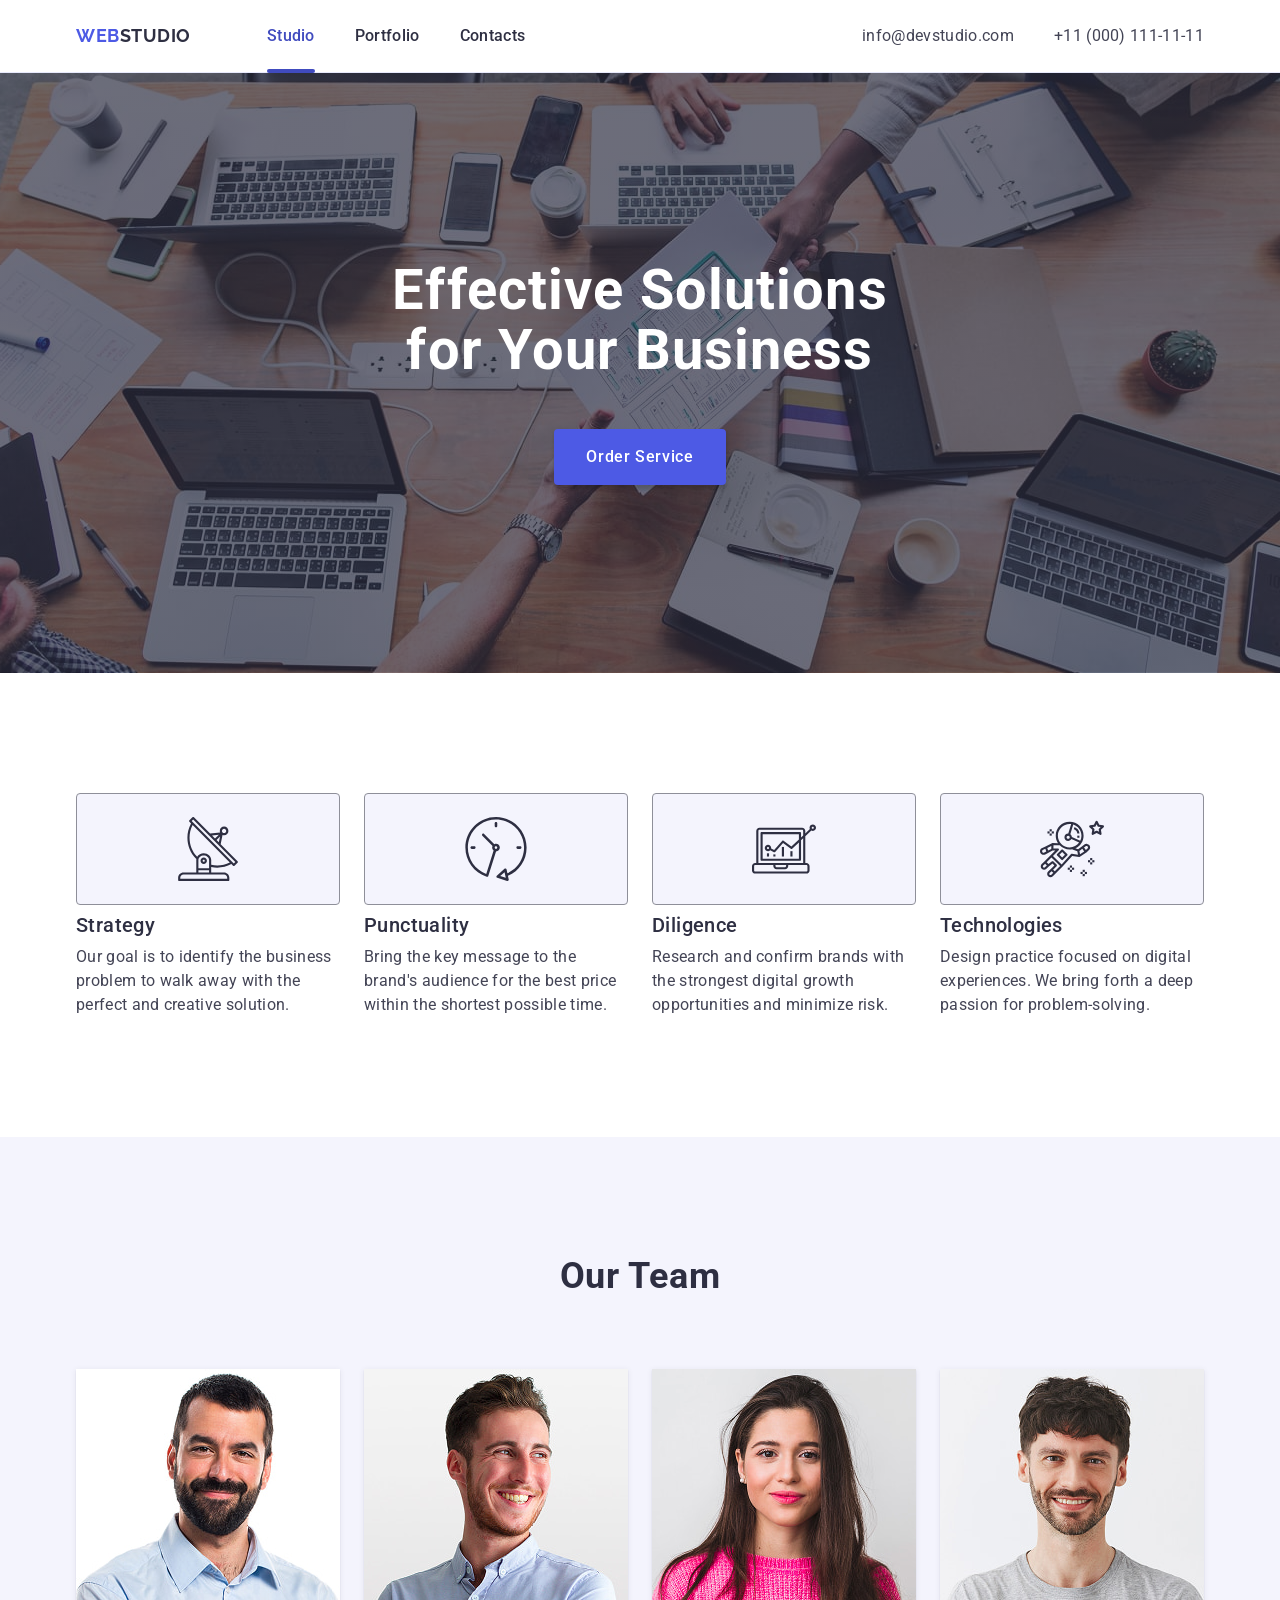
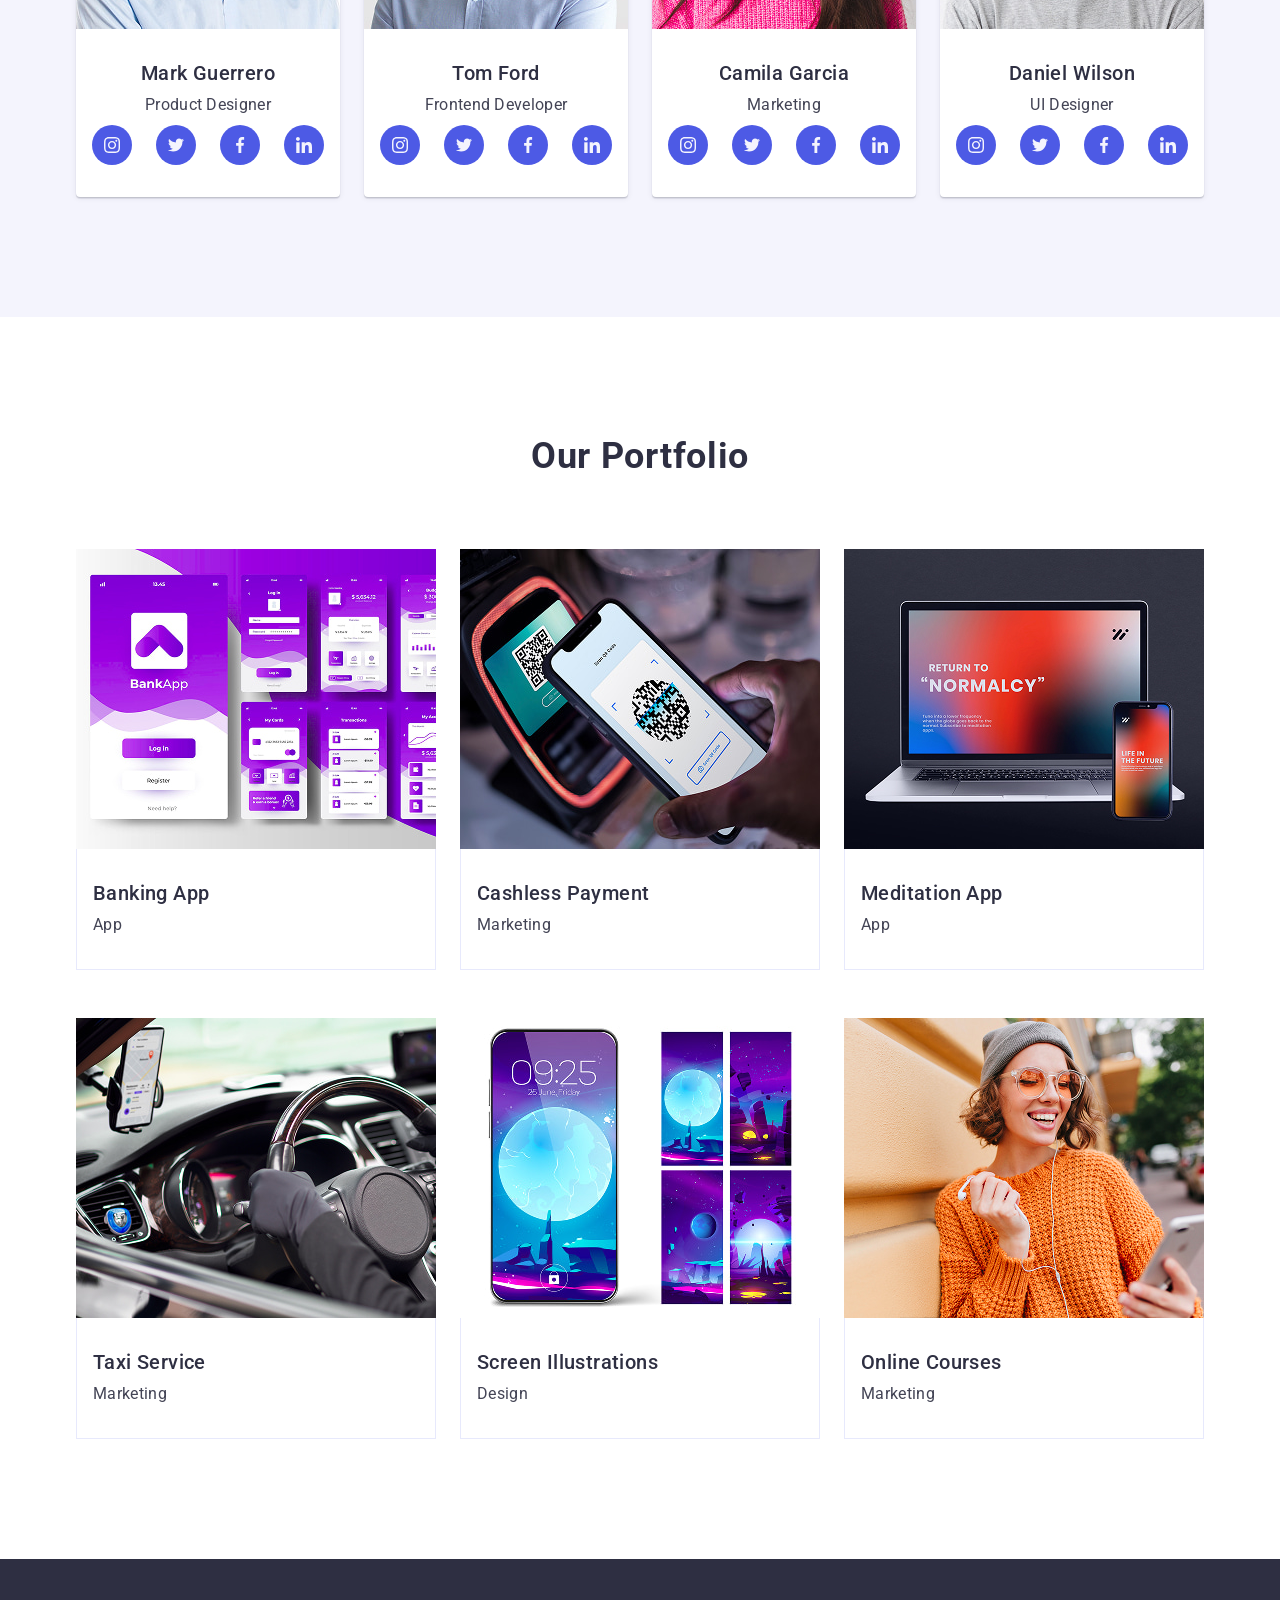
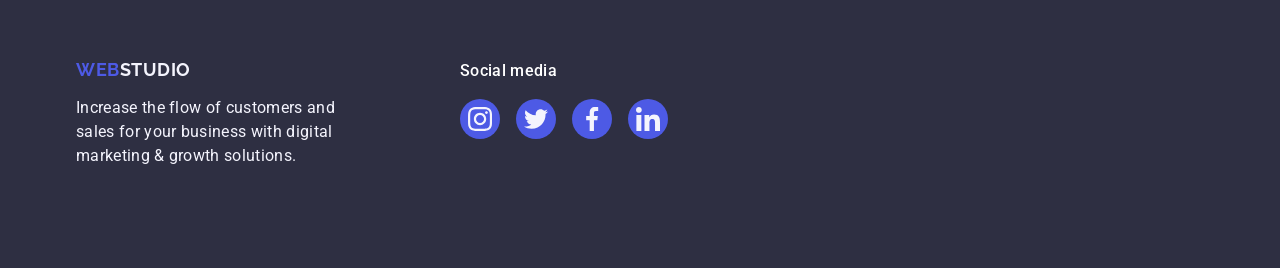
==== index.html @ 36a2061e "Initial commit" ====
<!DOCTYPE html>
<html lang="en">
  <head>
    <meta charset="UTF-8" />
    <meta name="viewport" content="width=device-width, initial-scale=1.0" />
    <title>WebStudio</title>

    <link
      rel="stylesheet"
      href="https://cdnjs.cloudflare.com/ajax/libs/modern-normalize/3.0.1/modern-normalize.min.css"
      integrity="sha512-q6WgHqiHlKyOqslT/lgBgodhd03Wp4BEqKeW6nNtlOY4quzyG3VoQKFrieaCeSnuVseNKRGpGeDU3qPmabCANg=="
      crossorigin="anonymous"
      referrerpolicy="no-referrer"
    />

    <link rel="preconnect" href="https://fonts.googleapis.com" />
    <link rel="preconnect" href="https://fonts.gstatic.com" crossorigin />
    <link
      href="https://fonts.googleapis.com/css2?family=Raleway:wght@700&family=Roboto:ital,wght@0,100..900;1,100..900&display=swap"
      rel="stylesheet"
    />

    <link rel="stylesheet" href="./css/styles.css" />
  </head>

  <body>
    <!-- Header section -->
    <header class="header">
      <div class="container">
        <nav class="header-nav">
          <a class="logo header-logo" href="./index.html"
            >WEB<span class="logo-part">STUDIO</span></a
          >
          <ul class="nav-list">
            <li class="nav-item">
              <a class="nav-link current" href="./index.html">Studio</a>
            </li>
            <li class="nav-item">
              <a class="nav-link" href="">Portfolio</a>
            </li>
            <li class="nav-item">
              <a class="nav-link" href="">Contacts</a>
            </li>
          </ul>
        </nav>
        <address class="contacts">
          <ul class="contacts-list">
            <li class="contacts-item">
              <a class="contacts-link" href="mailto:info@devstudio.com"
                >info@devstudio.com</a
              >
            </li>
            <li class="contacts-item">
              <a class="contacts-link" href="tel:+110001111111"
                >+11 (000) 111-11-11</a
              >
            </li>
          </ul>
        </address>
      </div>
    </header>

    <!-- Main section -->
    <main>
      <!-- Hero section -->
      <section class="hero">
        <div class="container">
          <h1 class="hero-title">Effective Solutions for Your Business</h1>
          <button class="btn" type="button">Order Service</button>
        </div>
      </section>
      <!-- Features section -->
      <section class="section features">
        <div class="container">
          <h2 class="visually-hidden">Our Features</h2>
          <ul class="features-list">
            <li class="features-items">
              <div class="features-icon-container">
                <svg class="features-icon" width="64" height="64">
                  <use href="./images/icons.svg#icon-antenna-1"></use>
                </svg>
              </div>
              <h3 class="features-caption">Strategy</h3>
              <p class="features-desc">
                Our goal is to identify the business problem to walk away with
                the perfect and creative solution.
              </p>
            </li>
            <li class="features-items">
              <div class="features-icon-container">
                <svg class="features-icon" width="64" height="64">
                  <use href="./images/icons.svg#icon-clock-1"></use>
                </svg>
              </div>
              <h3 class="features-caption">Punctuality</h3>
              <p class="features-desc">
                Bring the key message to the brand's audience for the best price
                within the shortest possible time.
              </p>
            </li>
            <li class="features-items">
              <div class="features-icon-container">
                <svg class="features-icon" width="64" height="64">
                  <use href="./images/icons.svg#icon-diagram-1"></use>
                </svg>
              </div>
              <h3 class="features-caption">Diligence</h3>
              <p class="features-desc">
                Research and confirm brands with the strongest digital growth
                opportunities and minimize risk.
              </p>
            </li>
            <li class="features-items">
              <div class="features-icon-container">
                <svg class="features-icon" width="64" height="64">
                  <use href="./images/icons.svg#icon-astronaut-1"></use>
                </svg>
              </div>
              <h3 class="features-caption">Technologies</h3>
              <p class="features-desc">
                Design practice focused on digital experiences. We bring forth a
                deep passion for problem-solving.
              </p>
            </li>
          </ul>
        </div>
      </section>
      <!-- Team section -->
      <section class="section team-section">
        <div class="container">
          <h2 class="team-title">Our Team</h2>
          <ul class="team-list">
            <li class="team-item">
              <img
                class="team-ill"
                src="./images/team/team-card-1.jpg"
                alt="Mark Guerrero Product Designer"
                width="264"
                height="260"
              />
              <div class="team-card-content">
                <h3 class="team-member">Mark Guerrero</h3>
                <p class="team-pos">Product Designer</p>

                <ul class="team-soc-list">
                  <li class="team-soc-item">
                    <a class="team-soc-link" href="">
                      <svg class="team-soc-icon" width="16" height="16">
                        <use href="./images/icons.svg#icon-instagram-2"></use>
                      </svg>
                    </a>
                  </li>
                  <li class="team-soc-item">
                    <a class="team-soc-link" href="">
                      <svg class="team-soc-icon" width="16" height="16">
                        <use href="./images/icons.svg#icon-twitter-1"></use>
                      </svg>
                    </a>
                  </li>
                  <li class="team-soc-item">
                    <a class="team-soc-link" href="">
                      <svg class="team-soc-icon" width="16" height="16">
                        <use href="./images/icons.svg#icon-facebook-1"></use>
                      </svg>
                    </a>
                  </li>
                  <li class="team-soc-item">
                    <a class="team-soc-link" href="">
                      <svg class="team-soc-icon" width="16" height="16">
                        <use href="./images/icons.svg#icon-linkedin-1"></use>
                      </svg>
                    </a>
                  </li>
                </ul>
              </div>
            </li>
            <li class="team-item">
              <img
                class="team-ill"
                src="./images/team/team-card-2.jpg"
                alt="Tom Ford Frontend Developer"
                width="264"
                height="260"
              />
              <div class="team-card-content">
                <h3 class="team-member">Tom Ford</h3>
                <p class="team-pos">Frontend Developer</p>

                <ul class="team-soc-list">
                  <li class="team-soc-item">
                    <a class="team-soc-link" href="">
                      <svg class="team-soc-icon" width="16" height="16">
                        <use href="./images/icons.svg#icon-instagram-2"></use>
                      </svg>
                    </a>
                  </li>
                  <li class="team-soc-item">
                    <a class="team-soc-link" href="">
                      <svg class="team-soc-icon" width="16" height="16">
                        <use href="./images/icons.svg#icon-twitter-1"></use>
                      </svg>
                    </a>
                  </li>
                  <li class="team-soc-item">
                    <a class="team-soc-link" href="">
                      <svg class="team-soc-icon" width="16" height="16">
                        <use href="./images/icons.svg#icon-facebook-1"></use>
                      </svg>
                    </a>
                  </li>
                  <li class="team-soc-item">
                    <a class="team-soc-link" href="">
                      <svg class="team-soc-icon" width="16" height="16">
                        <use href="./images/icons.svg#icon-linkedin-1"></use>
                      </svg>
                    </a>
                  </li>
                </ul>
              </div>
            </li>
            <li class="team-item">
              <img
                class="team-ill"
                src="./images/team/team-card-3.jpg"
                alt="Camila Garcia Marketing"
                width="264"
                height="260"
              />
              <div class="team-card-content">
                <h3 class="team-member">Camila Garcia</h3>
                <p class="team-pos">Marketing</p>
                <ul class="team-soc-list">
                  <li class="team-soc-item">
                    <a class="team-soc-link" href="">
                      <svg class="team-soc-icon" width="16" height="16">
                        <use href="./images/icons.svg#icon-instagram-2"></use>
                      </svg>
                    </a>
                  </li>
                  <li class="team-soc-item">
                    <a class="team-soc-link" href="">
                      <svg class="team-soc-icon" width="16" height="16">
                        <use href="./images/icons.svg#icon-twitter-1"></use>
                      </svg>
                    </a>
                  </li>
                  <li class="team-soc-item">
                    <a class="team-soc-link" href="">
                      <svg class="team-soc-icon" width="16" height="16">
                        <use href="./images/icons.svg#icon-facebook-1"></use>
                      </svg>
                    </a>
                  </li>
                  <li class="team-soc-item">
                    <a class="team-soc-link" href="">
                      <svg class="team-soc-icon" width="16" height="16">
                        <use href="./images/icons.svg#icon-linkedin-1"></use>
                      </svg>
                    </a>
                  </li>
                </ul>
              </div>
            </li>
            <li class="team-item">
              <img
                class="team-ill"
                src="./images/team/team-card-4.jpg"
                alt="Daniel Wilson UI Designer"
                width="264"
                height="260"
              />
              <div class="team-card-content">
                <h3 class="team-member">Daniel Wilson</h3>
                <p class="team-pos">UI Designer</p>

                <ul class="team-soc-list">
                  <li class="team-soc-item">
                    <a class="team-soc-link" href="">
                      <svg class="team-soc-icon" width="16" height="16">
                        <use href="./images/icons.svg#icon-instagram-2"></use>
                      </svg>
                    </a>
                  </li>
                  <li class="team-soc-item">
                    <a class="team-soc-link" href="">
                      <svg class="team-soc-icon" width="16" height="16">
                        <use href="./images/icons.svg#icon-twitter-1"></use>
                      </svg>
                    </a>
                  </li>
                  <li class="team-soc-item">
                    <a class="team-soc-link" href="">
                      <svg class="team-soc-icon" width="16" height="16">
                        <use href="./images/icons.svg#icon-facebook-1"></use>
                      </svg>
                    </a>
                  </li>
                  <li class="team-soc-item">
                    <a class="team-soc-link" href="">
                      <svg class="team-soc-icon" width="16" height="16">
                        <use href="./images/icons.svg#icon-linkedin-1"></use>
                      </svg>
                    </a>
                  </li>
                </ul>
              </div>
            </li>
          </ul>
        </div>
      </section>
      <!-- Portfolio section -->
      <section class="section portfolio-section">
        <div class="container">
          <h2 class="portfolio-title">Our Portfolio</h2>
          <ul class="portfolio-list">
            <li class="portfolio-item">
              <div class="portfolio-image-wrapper">
                <img
                  class="portfolio-ill"
                  src="./images/portfolio/portfolio-1.jpg"
                  alt="Banking App"
                  width="360"
                  height="300"
                />
                <p class="portfolio-overlay">
                  14 Elegant and Sophisticated Designs for Your Business Idea.
                </p>
              </div>
              <div class="portfolio-card-content">
                <h3 class="portfolio-caption">Banking App</h3>
                <p class="portfolio-subtitle">App</p>
              </div>
            </li>
            <li class="portfolio-item">
              <div class="portfolio-image-wrapper">
                <img
                  class="portfolio-ill"
                  src="./images/portfolio/portfolio-2.jpg"
                  alt="Cashless Payment"
                  width="360"
                  height="300"
                />
                <p class="portfolio-overlay">
                  14 Elegant and Sophisticated Designs for Your Business Idea.
                </p>
              </div>
              <div class="portfolio-card-content">
                <h3 class="portfolio-caption">Cashless Payment</h3>
                <p class="portfolio-subtitle">Marketing</p>
              </div>
            </li>
            <li class="portfolio-item">
              <div class="portfolio-image-wrapper">
                <img
                  class="portfolio-ill"
                  src="./images/portfolio/portfolio-3.jpg"
                  alt="Meditation App"
                  width="360"
                  height="300"
                />
                <p class="portfolio-overlay">
                  14 Elegant and Sophisticated Designs for Your Business Idea.
                </p>
              </div>
              <div class="portfolio-card-content">
                <h3 class="portfolio-caption">Meditation App</h3>
                <p class="portfolio-subtitle">App</p>
              </div>
            </li>
            <li class="portfolio-item">
              <div class="portfolio-image-wrapper">
                <img
                  class="portfolio-ill"
                  src="./images/portfolio/portfolio-4.jpg"
                  alt="Taxi Service"
                  width="360"
                  height="300"
                />
                <p class="portfolio-overlay">
                  14 Elegant and Sophisticated Designs for Your Business Idea.
                </p>
              </div>
              <div class="portfolio-card-content">
                <h3 class="portfolio-caption">Taxi Service</h3>
                <p class="portfolio-subtitle">Marketing</p>
              </div>
            </li>
            <li class="portfolio-item">
              <div class="portfolio-image-wrapper">
                <img
                  class="portfolio-ill"
                  src="./images/portfolio/portfolio-5.jpg"
                  alt="Screen Illustrations"
                  width="360"
                  height="300"
                />
                <p class="portfolio-overlay">
                  14 Elegant and Sophisticated Designs for Your Business Idea.
                </p>
              </div>
              <div class="portfolio-card-content">
                <h3 class="portfolio-caption">Screen Illustrations</h3>
                <p class="portfolio-subtitle">Design</p>
              </div>
            </li>
            <li class="portfolio-item">
              <div class="portfolio-image-wrapper">
                <img
                  class="portfolio-ill"
                  src="./images/portfolio/portfolio-6.jpg"
                  alt="Online Courses"
                  width="360"
                  height="300"
                />
                <p class="portfolio-overlay">
                  14 Elegant and Sophisticated Designs for Your Business Idea.
                </p>
              </div>
              <div class="portfolio-card-content">
                <h3 class="portfolio-caption">Online Courses</h3>
                <p class="portfolio-subtitle">Marketing</p>
              </div>
            </li>
          </ul>
        </div>
      </section>
    </main>
    <!-- footer section -->
    <footer class="page-footer">
      <div class="container footer-container">
        <div class="footer-info">
          <a class="logo footer-logo" href="./index.html">
            WEB<span class="logo-part-light">STUDIO</span>
          </a>
          <p class="footer-slog">
            Increase the flow of customers and sales for your business with
            digital marketing & growth solutions.
          </p>
        </div>

        <div class="footer-social-media">
          <p class="footer-social-title">Social media</p>
          <ul class="footer-social-list">
            <li class="footer-social-item">
              <a class="footer-social-link" href="">
                <svg class="footer-social-icon" width="24" height="24">
                  <use href="./images/icons.svg#icon-instagram-2"></use>
                </svg>
              </a>
            </li>
            <li class="footer-social-item">
              <a class="footer-social-link" href="">
                <svg class="footer-social-icon" width="24" height="24">
                  <use href="./images/icons.svg#icon-twitter-1"></use>
                </svg>
              </a>
            </li>
            <li class="footer-social-item">
              <a class="footer-social-link" href="">
                <svg class="footer-social-icon" width="24" height="24">
                  <use href="./images/icons.svg#icon-facebook-1"></use>
                </svg>
              </a>
            </li>
            <li class="footer-social-item">
              <a class="footer-social-link" href="">
                <svg class="footer-social-icon" width="24" height="24">
                  <use href="./images/icons.svg#icon-linkedin-1"></use>
                </svg>
              </a>
            </li>
          </ul>
        </div>
      </div>
    </footer>
  </body>
</html>
---- css/styles.css ----
/* #region Colors */
  :root {
  --primary-brand: #4d5ae5;   /* IRIS */
  --pressed-state: #404bbf;   /* OCEAN */
  --dark: #2e2f42;            /* NAVY BLUE */
  --success: #31d0aa;         /* GREEN (для ховерів у футері) */
  --text: #434455;            /* SLATE */
  --subtle-text: #8e8f99;      /* LIGHT SLATE */
  --accent: #e7e9fc;          /* CORNFLOWER */
  --light: #f4f4fd;           /* CLOUD */
  --white: #ffffff;           /* WHITE */
  --modal-overlay: rgba(46, 47, 66, 0.4); /* NAVY BLUE MODAL */
  --hero-background: rgba(46, 47, 66, 0.7); /* GREY */
}
/* #endregion */

/* #region Base styles */
body {
    font-family: "Roboto", sans-serif; 
    color: #434455;
    background-color: #fff;
}
/* #endregion */

/* #region resets */
h1,h2,h3,h4,h5,h6,p{
  margin:0;
  padding: 0;
}

ul,ol{
  list-style-type: none;
    margin:0;
    padding: 0;

}

a{
    text-decoration: none;
    color:currentColor;
}
button {
  cursor: pointer;
  border: none;
  background-color: transparent;
}
address {
  font-style: normal;
}
img {
  display: block;
  max-width: 100%;
  height: auto;
}
/* #endregion */

/* #region common */
.container {
  width: 1158px;
  padding: 0 15px;
  margin: 0 auto;

  /* outline: 2px solid red;
  outline-offset: -2px; */
}
.section {
  padding: 120px 0;
}
h2 {font-weight: 700;
  font-size: 36px;
  line-height: 1.11;
  letter-spacing: 0.02em;
  text-align: center; /* Зазвичай h2 на макетах центровані */
  text-transform: capitalize;
  color: #2e2f42;

}
h3 {
    font-weight: 500;
  font-size: 20px;
  line-height: 1.2;
  letter-spacing: 0.02em;
  color: #2e2f42;
}
p {
  font-size: 16px;
  line-height: 1.5;
  letter-spacing: 0.02em;
  color: #434455;

}
.visually-hidden {
  position: absolute;
  width: 1px;
  height: 1px;
  margin: -1px;
  border: 0;
  padding: 0;
  
  white-space: nowrap;
  clip-path: inset(100%);
  clip: rect(0 0 0 0);
  overflow: hidden;
  }
.logo {
  font-family: "Raleway", sans-serif;
  font-weight: 700;
  font-size: 18px;
  line-height: 1.17;
  letter-spacing: 0.03em;
  text-transform: uppercase;
  color: #4d5ae5;
}
/* #endregion */

/* #region header */

.header {
  border-bottom: 1px solid #e7e9fc; /* Додаємо лінію знизу для візуального розділення */
/* Додаємо тінь за макетом */
  box-shadow: 0px 2px 1px rgba(46, 47, 66, 0.08),
              0px 1px 1px rgba(46, 47, 66, 0.16),
              0px 1px 6px rgba(46, 47, 66, 0.08);
          }

.header> .container{
  display: flex;
  align-items: center; /* Центруємо елементи по вертикалі */
}

.header-nav {
  display:flex;
  align-items: center;
  flex-grow: 1;
}
.logo {
  margin-right: 76px;
}
.header-logo .logo-part {
  color: #2e2f42; /* Тільки міняємо колір для STUDIO */
}
.nav-list {
  display:flex;
  gap:40px;
}
.nav-item {
}
.nav-link {
  display:block;
  padding: 24px 0;
  font-weight: 500;
  font-size: 16px;          /* Додаємо */
  line-height: 1.5;         /* Додаємо */
  letter-spacing: 0.02em;   /* Додаємо */
  color: #2e2f42;
  position: relative; /* Щоб підкреслення ::after не втекло */
  transition: color 250ms cubic-bezier(0.4, 0, 0.2, 1);
    /* Плавна зміна кольору */
}
.contacts {
  margin-left: auto;
}

.contacts-list {
  display:flex;
  gap: 40px;
}
.contacts-item {
}
.contacts-link {
  display:block;
  padding: 24px 0;
  font-size: 16px;
  line-height: 1.5;
  letter-spacing: 0.02em;
  color: #434455;
  /* align-items: center;
  justify-content: center; */
}

.nav-link:hover,
.nav-link:focus,
.nav-link.current,
.contacts-link:hover,
.contacts-link:focus{
  color: #404bbf;
}

/* Синя лінія під активним пунктом (Studio) */
.nav-link.current::after {
  content: "";
  position: absolute;
  left: 0;
  bottom: -1px;
  height: 4px;
  width: 100%;
  background-color: #404bbf;
  border-radius: 2px;
}

/* Додаємо transition також для контактів */
.contacts-link {
  display: block;
  padding: 24px 0;
  font-size: 16px;
  line-height: 1.5;
  letter-spacing: 0.02em;
  color: #434455;
  transition: color 250ms cubic-bezier(0.4, 0, 0.2, 1);
}


/* #endregion */

/* #region Hero */
.hero {
  /* Обмежуємо ширину та центруємо за ТЗ */
    max-width: 1440px;
    margin: 0 auto;

    /* Додаємо фон з градієнтом */
      background-color: #2e2f42;
      background-image: linear-gradient(rgba(46, 47, 66, 0.7),
          rgba(46, 47, 66, 0.7)),
        url(../images/people-office_1.jpg);

    background-repeat: no-repeat;
    background-position: center;
    background-size: cover;
    padding: 188px 0;
}
.hero-title {
  font-size: 56px;
  line-height: 1.07;
  letter-spacing: 0.02em;   /* Додаємо */
  color: #fff;
  max-width: 496px;
  margin: 0 auto 48px;
  text-align: center;
  }
.btn{
  display: block;
  margin: 0 auto;
  min-width: 169px;
  height: 56px;
  padding: 16px 32px;
  background-color: #4d5ae5;
  font-weight: 500;
  line-height: 1.5;
  letter-spacing: 0.04em;
  color: #fff;
  border-radius: 4px;
  box-shadow: 0 4px 4px 0 rgba(0, 0, 0, 0.15);
  transition: background-color 250ms cubic-bezier(0.4, 0, 0.2, 1);
    }
.btn:hover,
.btn:focus{
  background-color: #404bbf;

}

/* #endregion */

/* #region Features */
.features{

}
.features-list {
  display: flex;
  gap: 24px;
}
/* Контейнер для іконки */
.features-icon-container {
  display: flex;
  align-items: center;
  justify-content: center;
  height: 112px;
  background-color: var(--light); /* Твій колір #f4f4fd */
  border-radius: 4px;
  margin-bottom: 8px; /* Відступ до заголовка */
  /* Додаємо рамку за ТЗ */
  border: 1px solid #8e8f99;
}

/* Стиль самої іконки */
.features-icon {
  /* Якщо в Icomoon ти видалив колір, вона стане темно-синьою */
  fill: var(--dark); 
}

.features-items {
  width: calc((100% - 72px) / 4);

}
.features-caption {
  font-weight: 500;
  margin-bottom: 8px;
}
.features-desc {
}

/* #endregion */

/* #region Team */
.team-section {
    background-color: #f4f4fd;
}
.team-title{
  margin-bottom: 72px;
}
.team-list {
  display: flex;
  gap: 24px;
}
.team-item {
  background-color: #ffffff;
  width: calc((100% - 72px) / 4);
  border-radius: 0px 0px 4px 4px;
box-shadow: 0px 1px 6px rgba(46, 47, 66, 0.08),
            0px 1px 1px rgba(46, 47, 66, 0.16),
            0px 2px 1px rgba(46, 47, 66, 0.08);
}
.team-card-content {
  padding: 32px 16px;
  text-align: center;
} 
.team-ill {

}
.team-member {
  margin-bottom: 8px;
}
.team-pos {
  margin-bottom: 8px;
    /* Додаємо відступ до іконок */
}
.team-soc-list {
  display: flex;
  justify-content: center;
  gap: 24px;
}
/* --- TEAM SOCIALS --- */
.team-soc-link {
  width: 40px;
  height: 40px;
  background-color: var(--primary-brand);
  border-radius: 50%;
  display: flex;
  align-items: center;
  justify-content: center;
  transition: background-color 250ms cubic-bezier(0.4, 0, 0.2, 1);
}
.team-soc-link:hover, .team-soc-link:focus {
  background-color: var(--pressed-state);
}
.team-soc-icon {
  fill: var(--light);
}
/* #endregion */

/* #region portfolio */
.portfolio-section {
  padding: 120px 0;
}

.portfolio-title {
  margin-bottom: 72px;
}

.portfolio-list {
  display: flex;
  flex-wrap: wrap;
  column-gap: 24px;
  row-gap: 48px;
}

.portfolio-item {
  width: calc((100% - 48px) / 3);
  background-color: #ffffff;
  transition: box-shadow 250ms cubic-bezier(0.4, 0, 0.2, 1);
}

.portfolio-item:hover {
  box-shadow: 0px 1px 6px rgba(46, 47, 66, 0.08),
    0px 1px 1px rgba(46, 47, 66, 0.16),
    0px 2px 1px rgba(46, 47, 66, 0.08);
}

.portfolio-image-wrapper {
  position: relative;
  overflow: hidden;
}

.portfolio-overlay {
  position: absolute;
  top: 0;
  left: 0;
  width: 100%;
  height: 100%;
  background-color: #4d5ae5;
  color: #f4f4fd;
  padding: 40px 32px;
  font-size: 16px;
  line-height: 1.5;
  letter-spacing: 0.02em;
  transform: translateY(100%);
  transition: transform 250ms cubic-bezier(0.4, 0, 0.2, 1);
}

.portfolio-item:hover .portfolio-overlay {
  transform: translateY(0);
}

.portfolio-card-content {
  padding: 32px 16px;
  border: 1px solid #e7e9fc;
  border-top: none;
}

.portfolio-caption {
  margin-bottom: 8px;
}

.portfolio-subtitle {
  margin-bottom: 0;
}

/* #endregion */

/* #region footer */
.page-footer {
  background-color: var(--dark);
  padding: 100px 0;
}

.footer-container {
  display: flex;
  align-items: baseline;
}

.footer-info {
  margin-right: 120px;
}

.footer-logo {
  display: inline-block;
  margin-bottom: 16px;
}

/* Оновлений селектор, щоб Studio була білою */
.footer-logo .logo-part-light {
  color: #f4f4fd;
}

.footer-slog {
  color: #f4f4fd;
  line-height: 1.5;
  letter-spacing: 0.02em;
  max-width: 264px;
}

.footer-social-title {
  font-weight: 500;
  font-size: 16px;
  line-height: 1.5;
  letter-spacing: 0.02em;
  color: var(--white);
  margin-bottom: 16px;
}

.footer-social-list {
  display: flex;
  gap: 16px;
}

.footer-social-item {
  width: 40px;
  height: 40px;
}

.footer-social-link {
  width: 100%;
  height: 100%;
  background-color: var(--primary-brand);
  border-radius: 50%;
  display: flex;
  align-items: center;
  justify-content: center;
  transition: background-color 250ms cubic-bezier(0.4, 0, 0.2, 1);
}

.footer-social-link:hover,
.footer-social-link:focus {
  background-color: #31d0aa;
  /* Зелений за ТЗ */
}

.footer-social-icon {
  fill: var(--light);
}

/* #endregion */
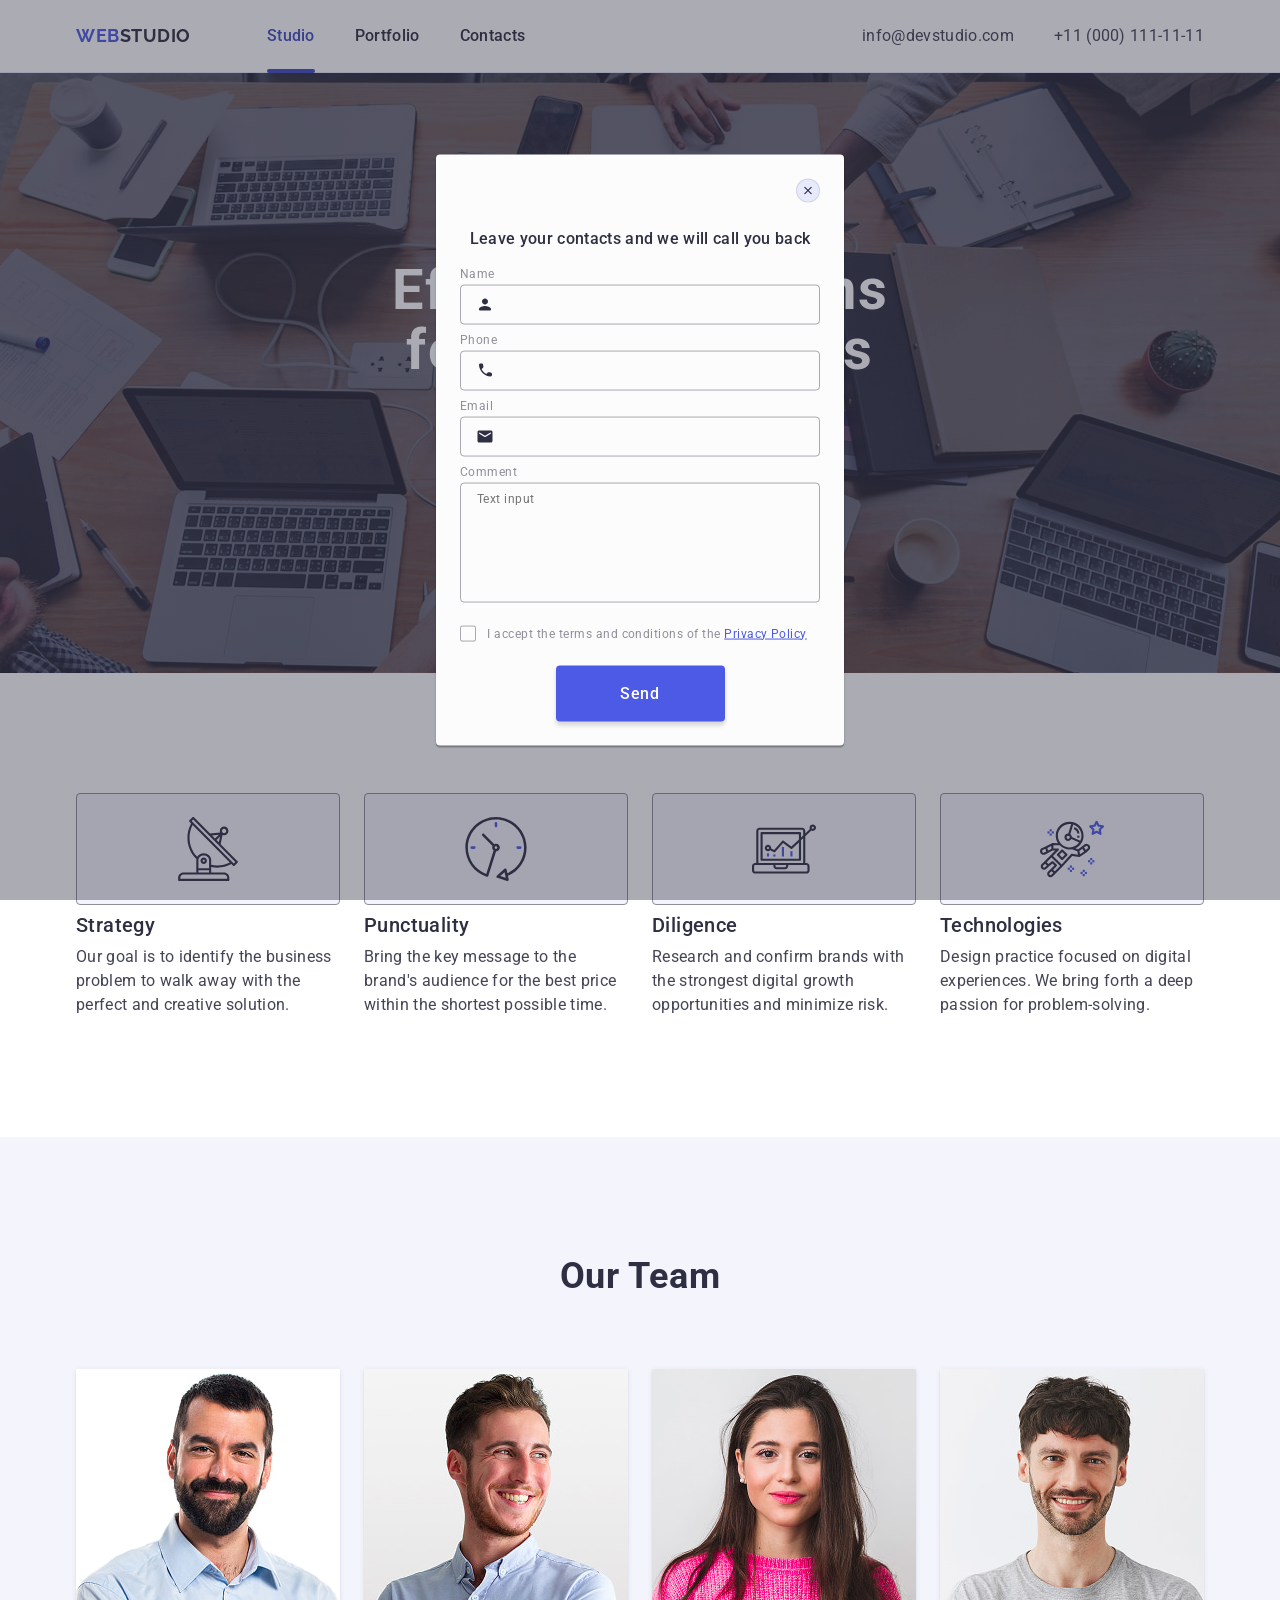
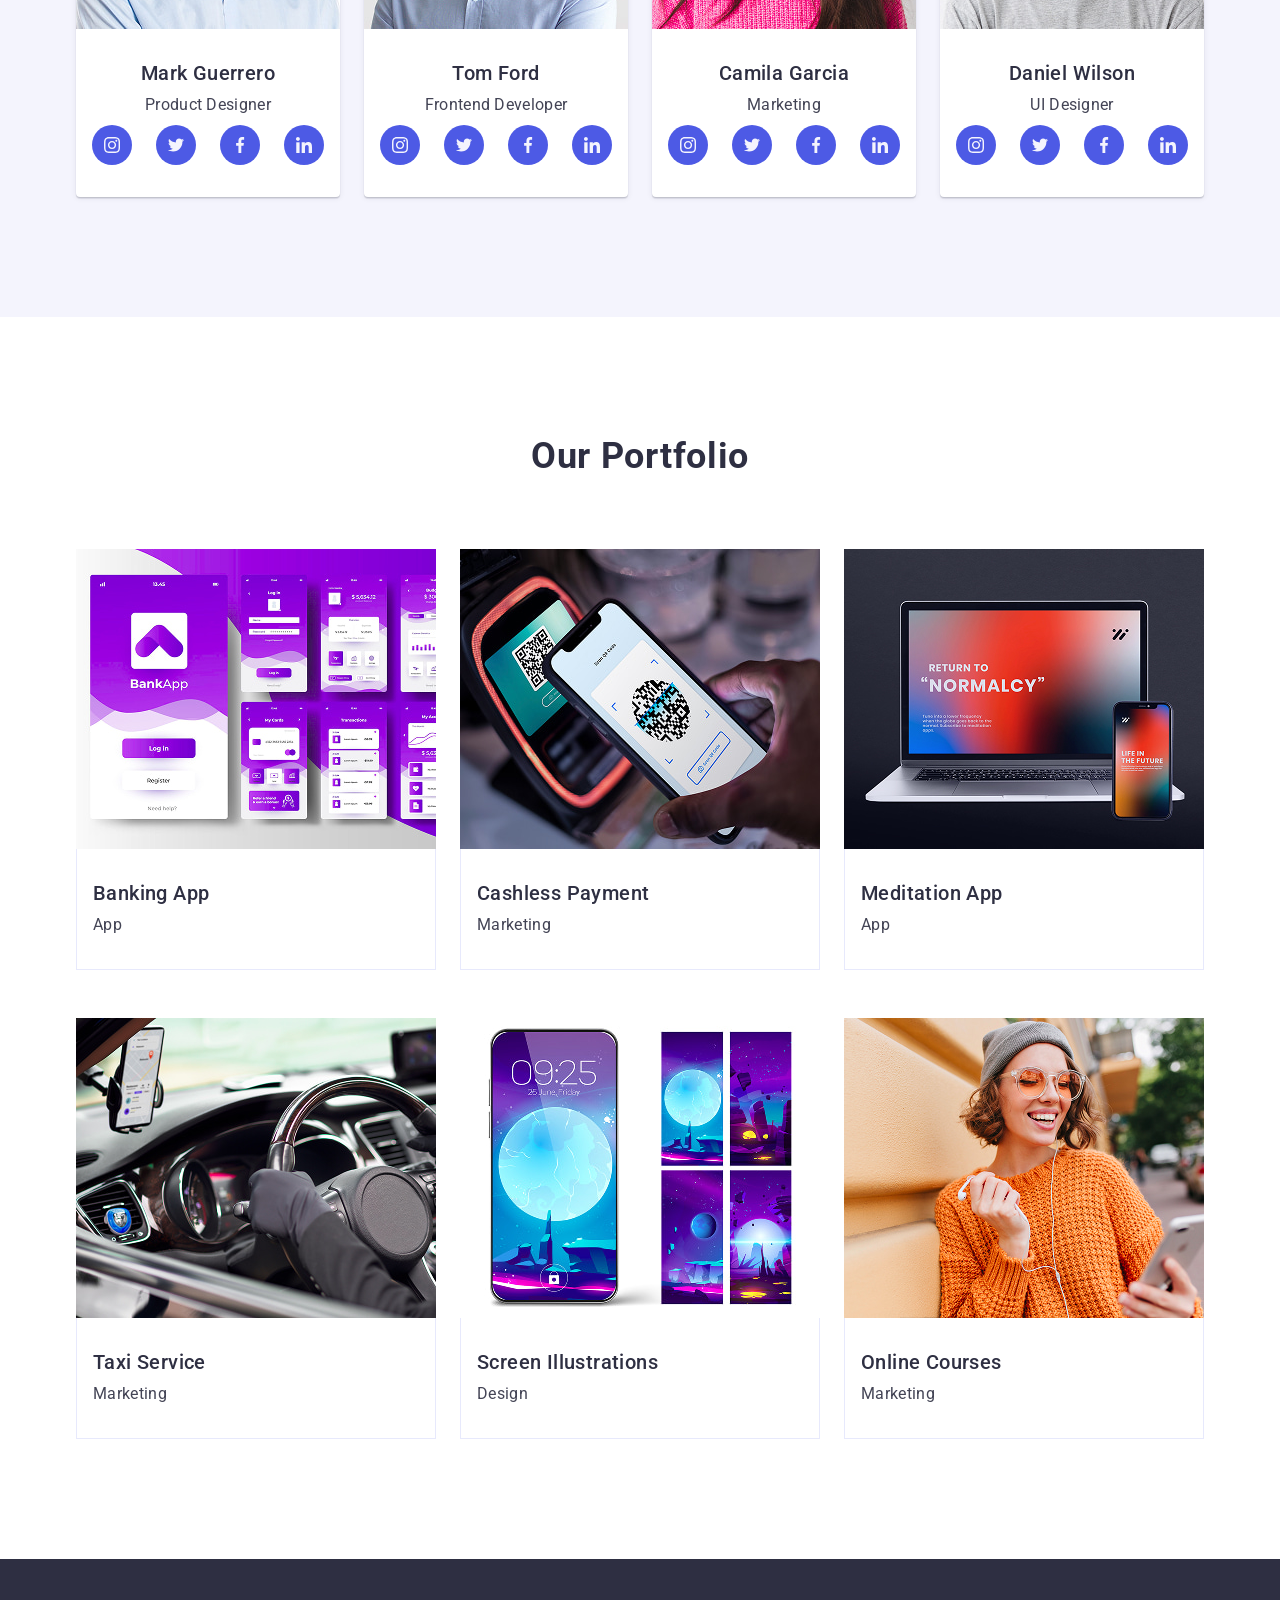
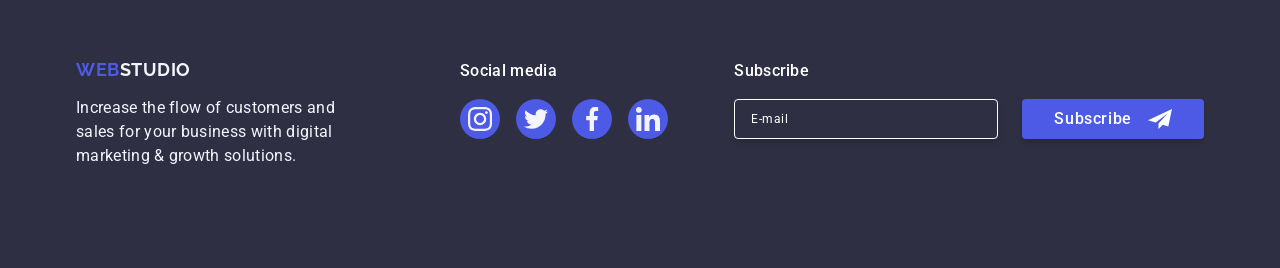
==== commit 7378fba7: "hw-5 Done!" ====
--- a/index.html
+++ b/index.html
@@ -2,7 +2,10 @@
 <html lang="en">
   <head>
     <meta charset="UTF-8" />
-    <meta name="viewport" content="width=device-width, initial-scale=1.0" />
+    <meta
+      name="viewport"
+      content="width=device-width, initial-scale=1.0"
+    />
     <title>WebStudio</title>
 
     <link
@@ -13,14 +16,24 @@
       referrerpolicy="no-referrer"
     />
 
-    <link rel="preconnect" href="https://fonts.googleapis.com" />
-    <link rel="preconnect" href="https://fonts.gstatic.com" crossorigin />
+    <link
+      rel="preconnect"
+      href="https://fonts.googleapis.com"
+    />
+    <link
+      rel="preconnect"
+      href="https://fonts.gstatic.com"
+      crossorigin
+    />
     <link
       href="https://fonts.googleapis.com/css2?family=Raleway:wght@700&family=Roboto:ital,wght@0,100..900;1,100..900&display=swap"
       rel="stylesheet"
     />
 
-    <link rel="stylesheet" href="./css/styles.css" />
+    <link
+      rel="stylesheet"
+      href="./css/styles.css"
+    />
   </head>
 
   <body>
@@ -28,30 +41,48 @@
     <header class="header">
       <div class="container">
         <nav class="header-nav">
-          <a class="logo header-logo" href="./index.html"
+          <a
+            class="logo header-logo"
+            href="./index.html"
             >WEB<span class="logo-part">STUDIO</span></a
           >
           <ul class="nav-list">
             <li class="nav-item">
-              <a class="nav-link current" href="./index.html">Studio</a>
+              <a
+                class="nav-link current"
+                href="./index.html"
+                >Studio</a
+              >
             </li>
             <li class="nav-item">
-              <a class="nav-link" href="">Portfolio</a>
+              <a
+                class="nav-link"
+                href=""
+                >Portfolio</a
+              >
             </li>
             <li class="nav-item">
-              <a class="nav-link" href="">Contacts</a>
+              <a
+                class="nav-link"
+                href=""
+                >Contacts</a
+              >
             </li>
           </ul>
         </nav>
         <address class="contacts">
           <ul class="contacts-list">
             <li class="contacts-item">
-              <a class="contacts-link" href="mailto:info@devstudio.com"
+              <a
+                class="contacts-link"
+                href="mailto:info@devstudio.com"
                 >info@devstudio.com</a
               >
             </li>
             <li class="contacts-item">
-              <a class="contacts-link" href="tel:+110001111111"
+              <a
+                class="contacts-link"
+                href="tel:+110001111111"
                 >+11 (000) 111-11-11</a
               >
             </li>
@@ -66,7 +97,12 @@
       <section class="hero">
         <div class="container">
           <h1 class="hero-title">Effective Solutions for Your Business</h1>
-          <button class="btn" type="button">Order Service</button>
+          <button
+            class="btn"
+            type="button"
+          >
+            Order Service
+          </button>
         </div>
       </section>
       <!-- Features section -->
@@ -76,7 +112,11 @@
           <ul class="features-list">
             <li class="features-items">
               <div class="features-icon-container">
-                <svg class="features-icon" width="64" height="64">
+                <svg
+                  class="features-icon"
+                  width="64"
+                  height="64"
+                >
                   <use href="./images/icons.svg#icon-antenna-1"></use>
                 </svg>
               </div>
@@ -88,7 +128,11 @@
             </li>
             <li class="features-items">
               <div class="features-icon-container">
-                <svg class="features-icon" width="64" height="64">
+                <svg
+                  class="features-icon"
+                  width="64"
+                  height="64"
+                >
                   <use href="./images/icons.svg#icon-clock-1"></use>
                 </svg>
               </div>
@@ -100,7 +144,11 @@
             </li>
             <li class="features-items">
               <div class="features-icon-container">
-                <svg class="features-icon" width="64" height="64">
+                <svg
+                  class="features-icon"
+                  width="64"
+                  height="64"
+                >
                   <use href="./images/icons.svg#icon-diagram-1"></use>
                 </svg>
               </div>
@@ -112,7 +160,11 @@
             </li>
             <li class="features-items">
               <div class="features-icon-container">
-                <svg class="features-icon" width="64" height="64">
+                <svg
+                  class="features-icon"
+                  width="64"
+                  height="64"
+                >
                   <use href="./images/icons.svg#icon-astronaut-1"></use>
                 </svg>
               </div>
@@ -144,29 +196,57 @@
 
                 <ul class="team-soc-list">
                   <li class="team-soc-item">
-                    <a class="team-soc-link" href="">
-                      <svg class="team-soc-icon" width="16" height="16">
+                    <a
+                      class="team-soc-link"
+                      href=""
+                    >
+                      <svg
+                        class="team-soc-icon"
+                        width="16"
+                        height="16"
+                      >
                         <use href="./images/icons.svg#icon-instagram-2"></use>
                       </svg>
                     </a>
                   </li>
                   <li class="team-soc-item">
-                    <a class="team-soc-link" href="">
-                      <svg class="team-soc-icon" width="16" height="16">
+                    <a
+                      class="team-soc-link"
+                      href=""
+                    >
+                      <svg
+                        class="team-soc-icon"
+                        width="16"
+                        height="16"
+                      >
                         <use href="./images/icons.svg#icon-twitter-1"></use>
                       </svg>
                     </a>
                   </li>
                   <li class="team-soc-item">
-                    <a class="team-soc-link" href="">
-                      <svg class="team-soc-icon" width="16" height="16">
+                    <a
+                      class="team-soc-link"
+                      href=""
+                    >
+                      <svg
+                        class="team-soc-icon"
+                        width="16"
+                        height="16"
+                      >
                         <use href="./images/icons.svg#icon-facebook-1"></use>
                       </svg>
                     </a>
                   </li>
                   <li class="team-soc-item">
-                    <a class="team-soc-link" href="">
-                      <svg class="team-soc-icon" width="16" height="16">
+                    <a
+                      class="team-soc-link"
+                      href=""
+                    >
+                      <svg
+                        class="team-soc-icon"
+                        width="16"
+                        height="16"
+                      >
                         <use href="./images/icons.svg#icon-linkedin-1"></use>
                       </svg>
                     </a>
@@ -188,29 +268,57 @@
 
                 <ul class="team-soc-list">
                   <li class="team-soc-item">
-                    <a class="team-soc-link" href="">
-                      <svg class="team-soc-icon" width="16" height="16">
+                    <a
+                      class="team-soc-link"
+                      href=""
+                    >
+                      <svg
+                        class="team-soc-icon"
+                        width="16"
+                        height="16"
+                      >
                         <use href="./images/icons.svg#icon-instagram-2"></use>
                       </svg>
                     </a>
                   </li>
                   <li class="team-soc-item">
-                    <a class="team-soc-link" href="">
-                      <svg class="team-soc-icon" width="16" height="16">
+                    <a
+                      class="team-soc-link"
+                      href=""
+                    >
+                      <svg
+                        class="team-soc-icon"
+                        width="16"
+                        height="16"
+                      >
                         <use href="./images/icons.svg#icon-twitter-1"></use>
                       </svg>
                     </a>
                   </li>
                   <li class="team-soc-item">
-                    <a class="team-soc-link" href="">
-                      <svg class="team-soc-icon" width="16" height="16">
+                    <a
+                      class="team-soc-link"
+                      href=""
+                    >
+                      <svg
+                        class="team-soc-icon"
+                        width="16"
+                        height="16"
+                      >
                         <use href="./images/icons.svg#icon-facebook-1"></use>
                       </svg>
                     </a>
                   </li>
                   <li class="team-soc-item">
-                    <a class="team-soc-link" href="">
-                      <svg class="team-soc-icon" width="16" height="16">
+                    <a
+                      class="team-soc-link"
+                      href=""
+                    >
+                      <svg
+                        class="team-soc-icon"
+                        width="16"
+                        height="16"
+                      >
                         <use href="./images/icons.svg#icon-linkedin-1"></use>
                       </svg>
                     </a>
@@ -231,29 +339,57 @@
                 <p class="team-pos">Marketing</p>
                 <ul class="team-soc-list">
                   <li class="team-soc-item">
-                    <a class="team-soc-link" href="">
-                      <svg class="team-soc-icon" width="16" height="16">
+                    <a
+                      class="team-soc-link"
+                      href=""
+                    >
+                      <svg
+                        class="team-soc-icon"
+                        width="16"
+                        height="16"
+                      >
                         <use href="./images/icons.svg#icon-instagram-2"></use>
                       </svg>
                     </a>
                   </li>
                   <li class="team-soc-item">
-                    <a class="team-soc-link" href="">
-                      <svg class="team-soc-icon" width="16" height="16">
+                    <a
+                      class="team-soc-link"
+                      href=""
+                    >
+                      <svg
+                        class="team-soc-icon"
+                        width="16"
+                        height="16"
+                      >
                         <use href="./images/icons.svg#icon-twitter-1"></use>
                       </svg>
                     </a>
                   </li>
                   <li class="team-soc-item">
-                    <a class="team-soc-link" href="">
-                      <svg class="team-soc-icon" width="16" height="16">
+                    <a
+                      class="team-soc-link"
+                      href=""
+                    >
+                      <svg
+                        class="team-soc-icon"
+                        width="16"
+                        height="16"
+                      >
                         <use href="./images/icons.svg#icon-facebook-1"></use>
                       </svg>
                     </a>
                   </li>
                   <li class="team-soc-item">
-                    <a class="team-soc-link" href="">
-                      <svg class="team-soc-icon" width="16" height="16">
+                    <a
+                      class="team-soc-link"
+                      href=""
+                    >
+                      <svg
+                        class="team-soc-icon"
+                        width="16"
+                        height="16"
+                      >
                         <use href="./images/icons.svg#icon-linkedin-1"></use>
                       </svg>
                     </a>
@@ -275,29 +411,57 @@
 
                 <ul class="team-soc-list">
                   <li class="team-soc-item">
-                    <a class="team-soc-link" href="">
-                      <svg class="team-soc-icon" width="16" height="16">
+                    <a
+                      class="team-soc-link"
+                      href=""
+                    >
+                      <svg
+                        class="team-soc-icon"
+                        width="16"
+                        height="16"
+                      >
                         <use href="./images/icons.svg#icon-instagram-2"></use>
                       </svg>
                     </a>
                   </li>
                   <li class="team-soc-item">
-                    <a class="team-soc-link" href="">
-                      <svg class="team-soc-icon" width="16" height="16">
+                    <a
+                      class="team-soc-link"
+                      href=""
+                    >
+                      <svg
+                        class="team-soc-icon"
+                        width="16"
+                        height="16"
+                      >
                         <use href="./images/icons.svg#icon-twitter-1"></use>
                       </svg>
                     </a>
                   </li>
                   <li class="team-soc-item">
-                    <a class="team-soc-link" href="">
-                      <svg class="team-soc-icon" width="16" height="16">
+                    <a
+                      class="team-soc-link"
+                      href=""
+                    >
+                      <svg
+                        class="team-soc-icon"
+                        width="16"
+                        height="16"
+                      >
                         <use href="./images/icons.svg#icon-facebook-1"></use>
                       </svg>
                     </a>
                   </li>
                   <li class="team-soc-item">
-                    <a class="team-soc-link" href="">
-                      <svg class="team-soc-icon" width="16" height="16">
+                    <a
+                      class="team-soc-link"
+                      href=""
+                    >
+                      <svg
+                        class="team-soc-icon"
+                        width="16"
+                        height="16"
+                      >
                         <use href="./images/icons.svg#icon-linkedin-1"></use>
                       </svg>
                     </a>
@@ -426,10 +590,16 @@
       </section>
     </main>
     <!-- footer section -->
+
     <footer class="page-footer">
+      <!-- контейнер для всього футера -->
       <div class="container footer-container">
+        <!-- контейнер для вмісту правої частини футера -->
         <div class="footer-info">
-          <a class="logo footer-logo" href="./index.html">
+          <a
+            class="logo footer-logo"
+            href="./index.html"
+          >
             WEB<span class="logo-part-light">STUDIO</span>
           </a>
           <p class="footer-slog">
@@ -437,41 +607,245 @@
             digital marketing & growth solutions.
           </p>
         </div>
-
+        <!-- контейнер для вмісту лівої частини футера -->
         <div class="footer-social-media">
           <p class="footer-social-title">Social media</p>
           <ul class="footer-social-list">
             <li class="footer-social-item">
-              <a class="footer-social-link" href="">
-                <svg class="footer-social-icon" width="24" height="24">
+              <a
+                class="footer-social-link"
+                href=""
+              >
+                <svg
+                  class="footer-social-icon"
+                  width="24"
+                  height="24"
+                >
                   <use href="./images/icons.svg#icon-instagram-2"></use>
                 </svg>
               </a>
             </li>
             <li class="footer-social-item">
-              <a class="footer-social-link" href="">
-                <svg class="footer-social-icon" width="24" height="24">
+              <a
+                class="footer-social-link"
+                href=""
+              >
+                <svg
+                  class="footer-social-icon"
+                  width="24"
+                  height="24"
+                >
                   <use href="./images/icons.svg#icon-twitter-1"></use>
                 </svg>
               </a>
             </li>
             <li class="footer-social-item">
-              <a class="footer-social-link" href="">
-                <svg class="footer-social-icon" width="24" height="24">
+              <a
+                class="footer-social-link"
+                href=""
+              >
+                <svg
+                  class="footer-social-icon"
+                  width="24"
+                  height="24"
+                >
                   <use href="./images/icons.svg#icon-facebook-1"></use>
                 </svg>
               </a>
             </li>
             <li class="footer-social-item">
-              <a class="footer-social-link" href="">
-                <svg class="footer-social-icon" width="24" height="24">
+              <a
+                class="footer-social-link"
+                href=""
+              >
+                <svg
+                  class="footer-social-icon"
+                  width="24"
+                  height="24"
+                >
                   <use href="./images/icons.svg#icon-linkedin-1"></use>
                 </svg>
               </a>
             </li>
           </ul>
         </div>
+        <!-- контейнер для форми футера -->
+        <div class="footer-subscribe">
+          <p class="footer-subscribe-title">Subscribe</p>
+          <form class="footer-subscribe-form">
+            <label class="footer-subscribe-label">
+              <input
+                type="email"
+                name="footer-email"
+                class="footer-subscribe-input"
+                placeholder="E-mail"
+                required
+              />
+            </label>
+            <button
+              type="submit"
+              class="footer-subscribe-btn btn"
+            >
+              Subscribe
+              <svg
+                class="footer-subscribe-icon"
+                width="24"
+                height="24"
+              >
+                <use href="./images/icons.svg#icon-send"></use>
+              </svg>
+            </button>
+          </form>
+        </div>
       </div>
     </footer>
+    <!-- формуємо модальне вікно backdrop -->
+    <div
+      class="backdrop is-open"
+      data-modal
+    >
+      <div class="modal">
+        <button
+          type="button"
+          class="modal-close-btn"
+          data-modal-close
+        >
+          <svg
+            class="modal-close-icon"
+            width="8"
+            height="8"
+          >
+            <use href="./images/icons.svg#icon-close"></use>
+          </svg>
+        </button>
+
+        <p class="modal-title">Leave your contacts and we will call you back</p>
+        <form class="modal-form">
+          <div class="modal-field-wrapper">
+            <label
+              for="user-name"
+              class="modal-label"
+              >Name</label
+            >
+            <div class="modal-input-wrapper">
+              <input
+                type="text"
+                name="user-name"
+                id="user-name"
+                class="modal-input"
+                required
+              />
+              <svg
+                class="modal-input-icon"
+                width="18"
+                height="24"
+              >
+                <use href="./images/icons.svg#icon-person"></use>
+              </svg>
+            </div>
+          </div>
+
+          <div class="modal-field-wrapper">
+            <label
+              for="user-phone"
+              class="modal-label"
+              >Phone</label
+            >
+            <div class="modal-input-wrapper">
+              <input
+                type="tel"
+                name="user-phone"
+                id="user-phone"
+                class="modal-input"
+                required
+              />
+              <svg
+                class="modal-input-icon"
+                width="18"
+                height="24"
+              >
+                <use href="./images/icons.svg#icon-phone"></use>
+              </svg>
+            </div>
+          </div>
+
+          <div class="modal-field-wrapper">
+            <label
+              for="user-email"
+              class="modal-label"
+              >Email</label
+            >
+            <div class="modal-input-wrapper">
+              <input
+                type="email"
+                name="user-email"
+                id="user-email"
+                class="modal-input"
+                required
+              />
+              <svg
+                class="modal-input-icon"
+                width="18"
+                height="24"
+              >
+                <use href="./images/icons.svg#icon-email"></use>
+              </svg>
+            </div>
+          </div>
+
+          <div class="modal-field-wrapper-comment">
+            <label
+              for="user-comment"
+              class="modal-label"
+              >Comment</label
+            >
+            <textarea
+              name="user-comment"
+              id="user-comment"
+              class="modal-textarea"
+              placeholder="Text input"
+            ></textarea>
+          </div>
+
+          <div class="modal-checkbox-wrapper">
+            <input
+              type="checkbox"
+              name="user-privacy"
+              id="user-privacy"
+              value="true"
+              class="modal-check visually-hidden"
+              required
+            />
+            <label
+              for="user-privacy"
+              class="modal-check-label"
+            >
+              <span class="modal-custom-check">
+                <svg
+                  class="modal-check-icon"
+                  width="10"
+                  height="8"
+                >
+                  <use href="./images/icons.svg#icon-check"></use>
+                </svg>
+              </span>
+              I accept the terms and conditions of the
+              <a
+                href=""
+                class="privacy-link"
+                >Privacy Policy</a
+              >
+            </label>
+          </div>
+
+          <button
+            type="submit"
+            class="modal-submit-btn btn"
+          >
+            Send
+          </button>
+        </form>
+      </div>
+    </div>
   </body>
 </html>
--- a/css/styles.css
+++ b/css/styles.css
@@ -458,7 +458,7 @@
   letter-spacing: 0.02em;
   max-width: 264px;
 }
-
+/* --- Social Media --- */
 .footer-social-title {
   font-weight: 500;
   font-size: 16px;
@@ -498,5 +498,257 @@
 .footer-social-icon {
   fill: var(--light);
 }
-
-/* #endregion */+/* форма subscribe */
+.footer-subscribe {
+  margin-left: auto;/* Притискаємо до правого краю */
+}
+
+.footer-subscribe-title {
+  margin-bottom: 16px;
+  font-weight: 500;
+  font-size: 16px;
+  line-height: 1.5;
+  letter-spacing: 0.02em;
+  color: #fff;
+}
+
+.footer-subscribe-form {
+  display: flex;
+  gap: 24px;
+}
+
+.footer-subscribe-input {
+  width: 264px;
+  height: 40px;
+  border: 1px solid #fff;
+  background-color: transparent;
+  font-size: 12px;
+  line-height: 2;
+  letter-spacing: 0.04em;
+  padding-left: 16px;
+  color: #fff;
+  border-radius: 4px;
+  /* Тінь точно за макетом (пункт D1) */
+  box-shadow: 0px 4px 4px 0px rgba(0, 0, 0, 0.15);
+  transition: border-color 250ms cubic-bezier(0.4, 0, 0.2, 1);
+}
+
+.footer-subscribe-input::placeholder {
+  color: #fff;
+}
+
+.footer-subscribe-btn {
+  display: flex;
+  justify-content: center;
+  align-items: center;
+  min-width: 165px;
+  height: 40px;
+}
+
+.footer-subscribe-icon {
+  margin-left: 16px;
+  fill: #ffffff;
+}
+/* #endregion */
+
+/* #region Backdrop & Modal */
+
+/* #region Backdrop & Modal */
+
+.backdrop {
+  position: fixed;
+  top: 0;
+  left: 0;
+  width: 100%;
+  height: 100%;
+  background-color: var(--modal-overlay);
+  opacity: 0;
+  visibility: hidden;
+  pointer-events: none;
+  transition: opacity 250ms cubic-bezier(0.4, 0, 0.2, 1), 
+              visibility 250ms cubic-bezier(0.4, 0, 0.2, 1);
+}
+
+.backdrop.is-open {
+  opacity: 1;
+  visibility: visible;
+  pointer-events: auto;
+}
+
+.modal {
+  position: absolute;
+  top: 50%;
+  left: 50%;
+  transform: translate(-50%, -50%);
+  width: 408px;
+  min-height: 584px;
+  background-color: #fcfcfc;
+  border-radius: 4px;
+  padding: 72px 24px 24px 24px;
+  box-shadow: 0px 1px 1px rgba(0, 0, 0, 0.14), 
+              0px 1px 3px rgba(0, 0, 0, 0.12), 
+              0px 2px 1px rgba(0, 0, 0, 0.2);
+  transition: transform 250ms cubic-bezier(0.4, 0, 0.2, 1);
+}
+
+.modal-close-btn {
+  position: absolute;
+  top: 24px;
+  right: 24px;
+  width: 24px;
+  height: 24px;
+  border-radius: 50%;
+  display: flex;
+  align-items: center;
+  justify-content: center;
+  background-color: var(--accent);
+  border: 1px solid rgba(0, 0, 0, 0.1);
+  padding: 0;
+  cursor: pointer;
+  transition: background-color 250ms cubic-bezier(0.4, 0, 0.2, 1), 
+              border 250ms cubic-bezier(0.4, 0, 0.2, 1);
+}
+
+.modal-close-btn:hover,
+.modal-close-btn:focus {
+  background-color: var(--pressed-state);
+  border: none;
+}
+
+.modal-close-icon {
+  fill: var(--dark);
+  transition: fill 250ms cubic-bezier(0.4, 0, 0.2, 1);
+}
+
+.modal-close-btn:hover .modal-close-icon,
+.modal-close-btn:focus .modal-close-icon {
+  fill: #ffffff;
+}
+
+.modal-title {
+  font-weight: 500;
+  font-size: 16px;
+  line-height: 1.5;
+  text-align: center;
+  letter-spacing: 0.02em;
+  color: var(--dark);
+  margin-bottom: 16px;
+}
+
+/* --- Поля форми --- */
+
+.modal-field-wrapper {
+  margin-bottom: 8px;
+}
+
+.modal-field-wrapper-comment {
+  margin-bottom: 16px;
+}
+
+.modal-label {
+  display: block;
+  font-size: 12px;
+  line-height: 1.17;
+  letter-spacing: 0.04em;
+  color: var(--subtle-text);
+  margin-bottom: 4px;
+}
+
+.modal-input-wrapper {
+  position: relative;
+}
+
+.modal-input {
+  width: 100%;
+  height: 40px;
+  border: 1px solid rgba(46, 47, 66, 0.4);
+  border-radius: 4px;
+  background-color: transparent;
+  padding-left: 38px;
+  outline: transparent;
+  transition: border-color 250ms cubic-bezier(0.4, 0, 0.2, 1);
+}
+
+.modal-input:focus {
+  border-color: var(--primary-brand);
+}
+
+.modal-input-icon {
+  position: absolute;
+  left: 16px;
+  top: 50%;
+  transform: translateY(-50%);
+  fill: var(--dark);
+  transition: fill 250ms cubic-bezier(0.4, 0, 0.2, 1);
+}
+
+.modal-input:focus + .modal-input-icon {
+  fill: var(--primary-brand);
+}
+
+.modal-textarea {
+  width: 100%;
+  height: 120px;
+  font-size: 12px;
+  line-height: 1.17;
+  letter-spacing: 0.04em;
+  color: rgba(46, 47, 66, 0.4);
+  border: 1px solid rgba(46, 47, 66, 0.4);
+  border-radius: 4px;
+  background-color: transparent;
+  padding: 8px 16px;
+  outline: transparent;
+  resize: none;
+  transition: border-color 250ms cubic-bezier(0.4, 0, 0.2, 1);
+}
+
+.modal-textarea:focus {
+  border-color: var(--primary-brand);
+}
+
+/* --- Чекбокс --- */
+
+.modal-checkbox-wrapper {
+  margin-bottom: 24px;
+}
+
+.modal-check-label {
+  font-size: 12px;
+  line-height: 1.17;
+  letter-spacing: 0.04em;
+  color: var(--subtle-text);
+}
+
+.modal-custom-check {
+  width: 16px;
+  height: 16px;
+  border: 1px solid rgba(46, 47, 66, 0.4);
+  border-radius: 2px;
+  transition: background-color 250ms cubic-bezier(0.4, 0, 0.2, 1), 
+              border 250ms cubic-bezier(0.4, 0, 0.2, 1), 
+              fill 250ms cubic-bezier(0.4, 0, 0.2, 1);
+  display: inline-flex;
+  align-items: center;
+  justify-content: center;
+  fill: transparent;
+  margin-right: 8px;
+}
+
+.modal-check:checked + .modal-check-label .modal-custom-check {
+  background-color: var(--pressed-state);
+  border: none;
+  fill: var(--light);
+}
+
+.privacy-link {
+  color: var(--primary-brand);
+  text-decoration: underline;
+}
+
+.modal-submit-btn {
+  display: block;
+  margin: 0 auto;
+}
+
+/* #endregion */
+
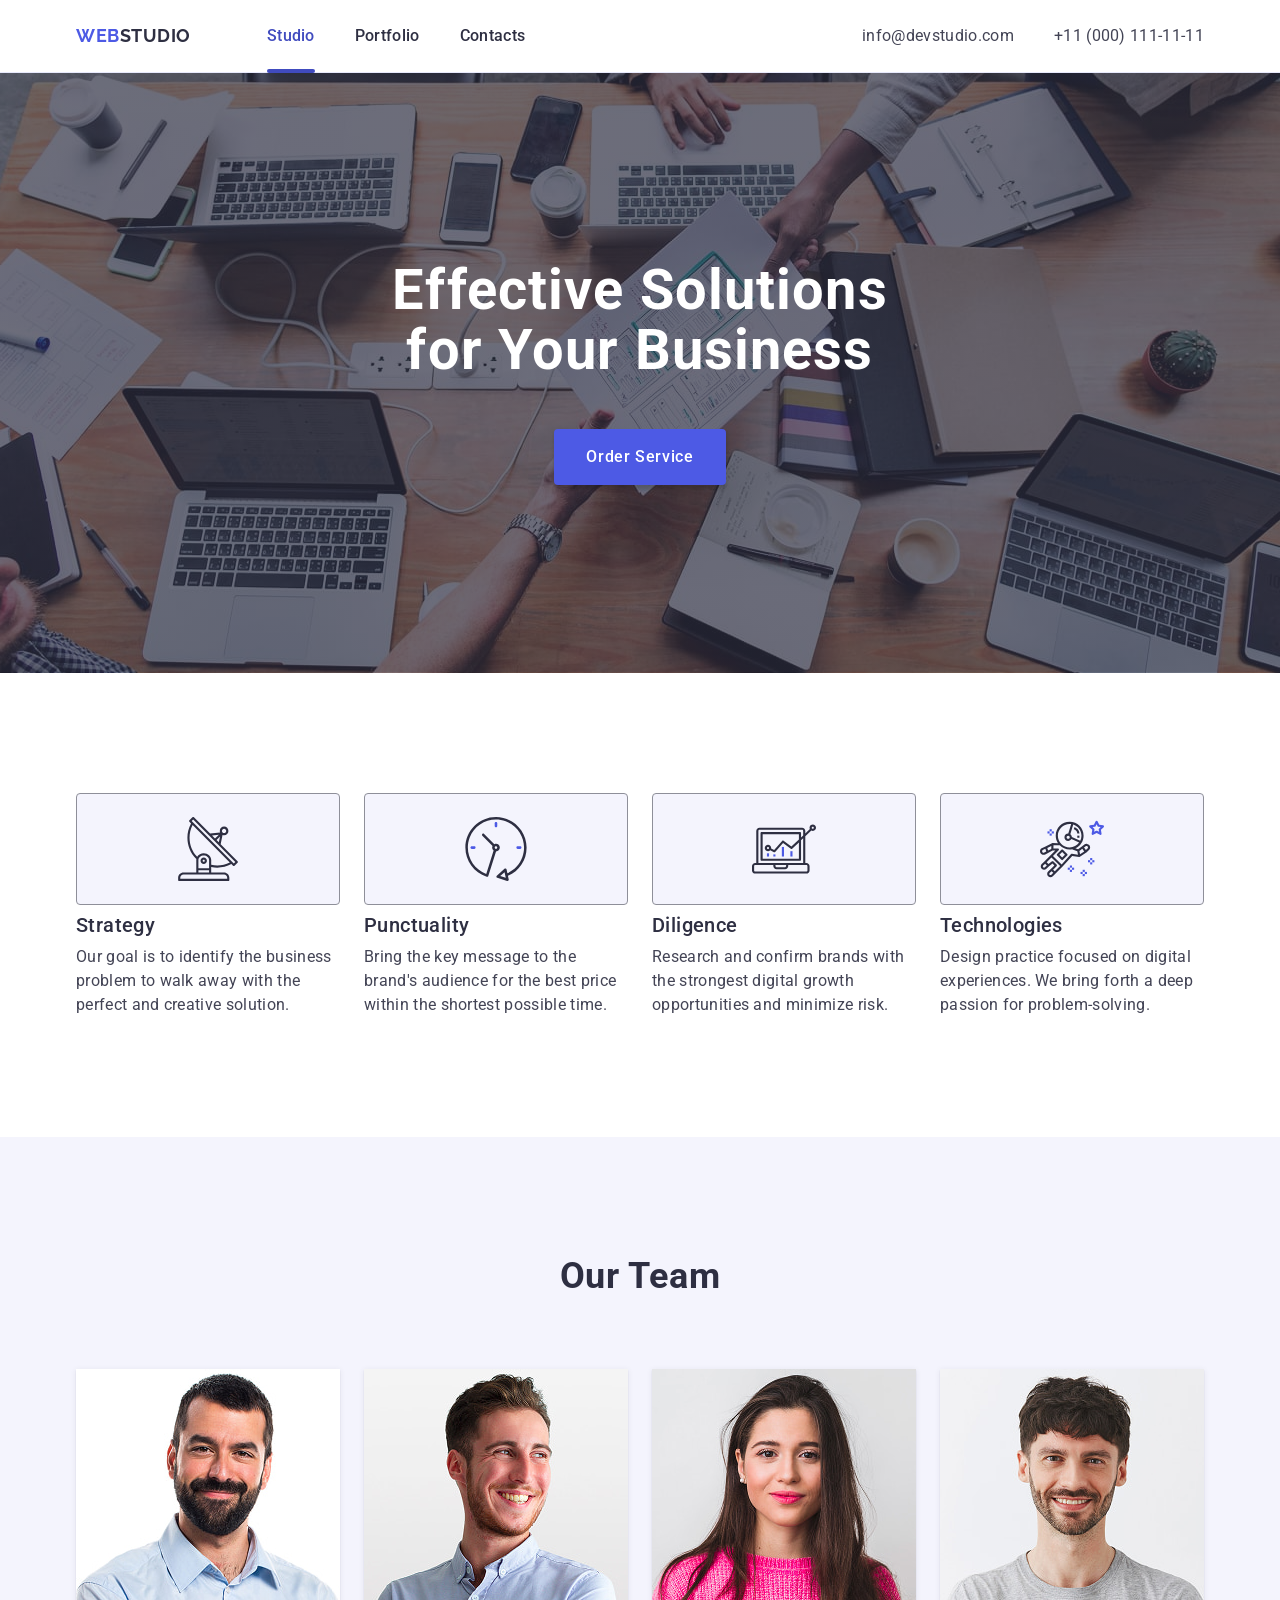
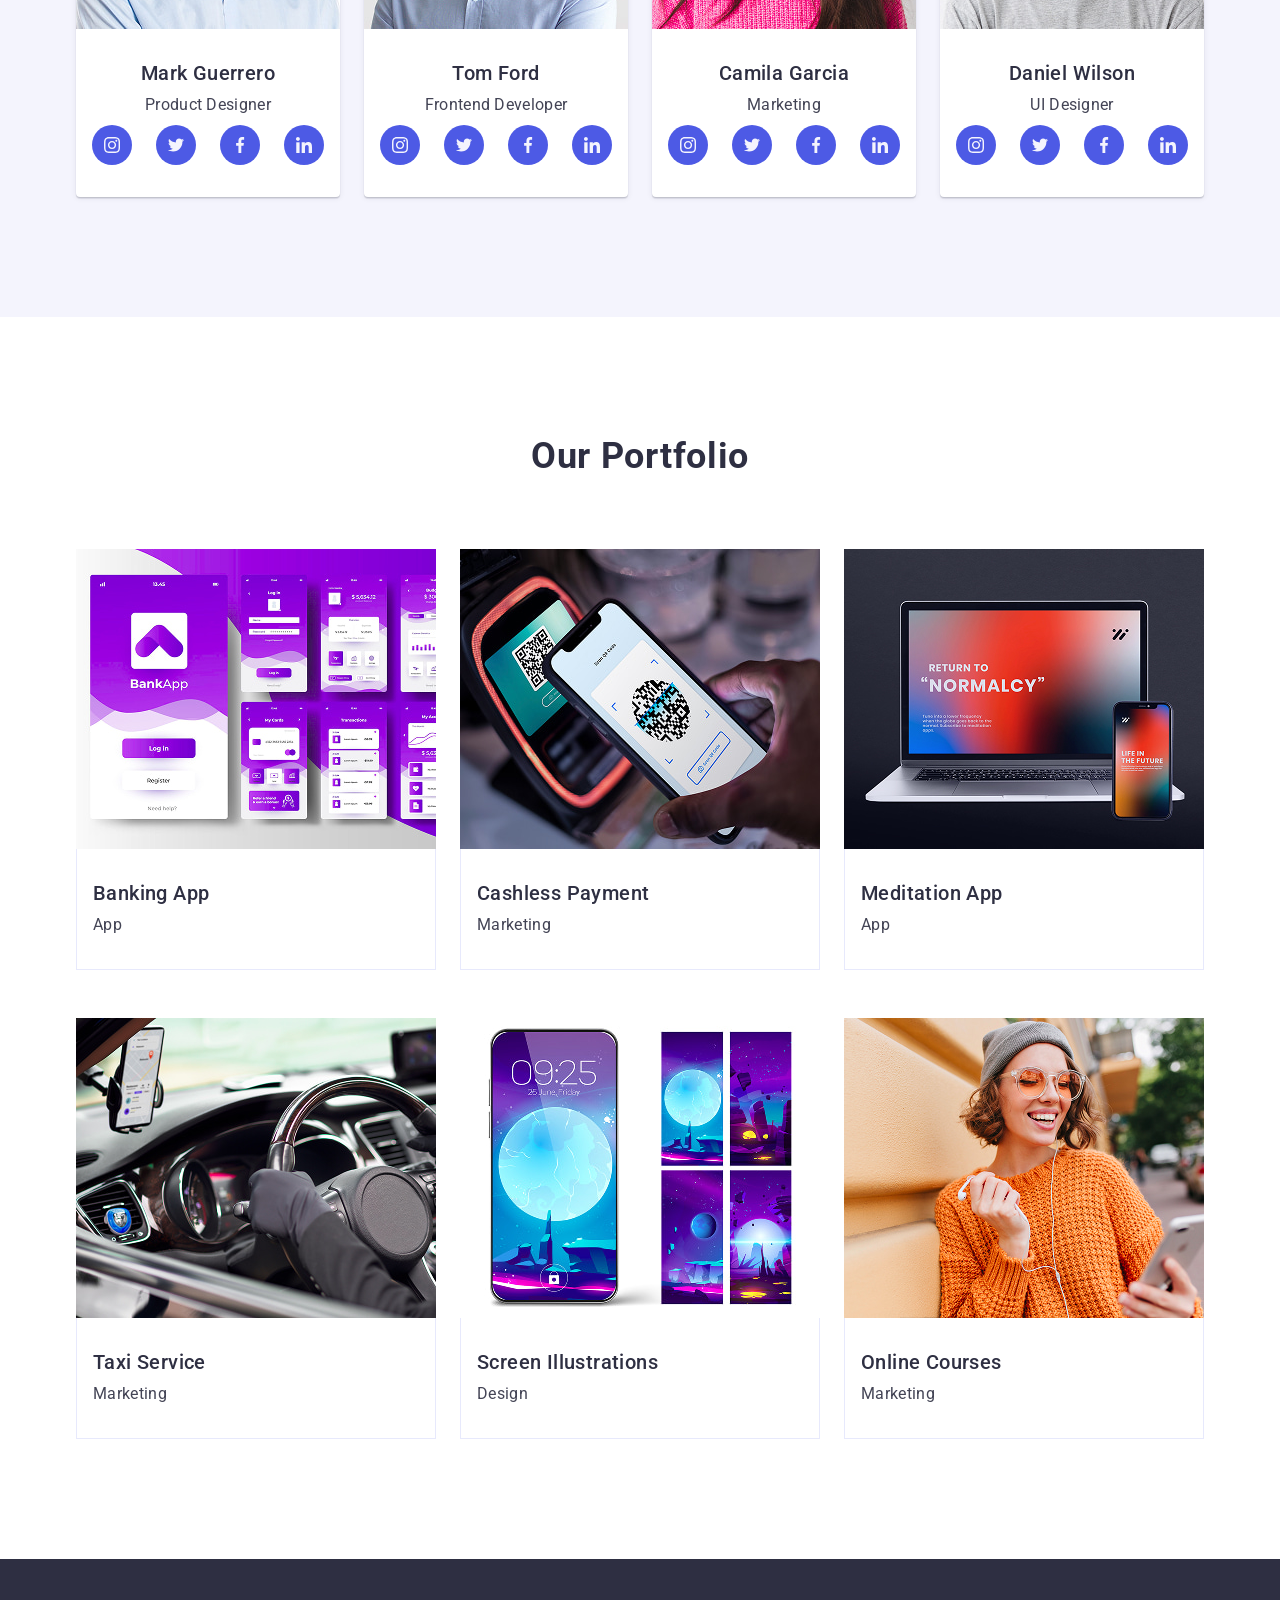
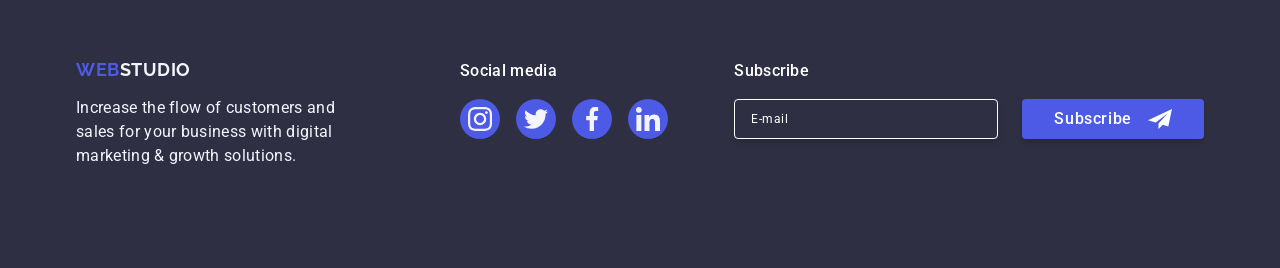
==== commit 60bd1780: "hode modal" ====
--- a/index.html
+++ b/index.html
@@ -701,7 +701,7 @@
     </footer>
     <!-- формуємо модальне вікно backdrop -->
     <div
-      class="backdrop is-open"
+      class="backdrop"
       data-modal
     >
       <div class="modal">
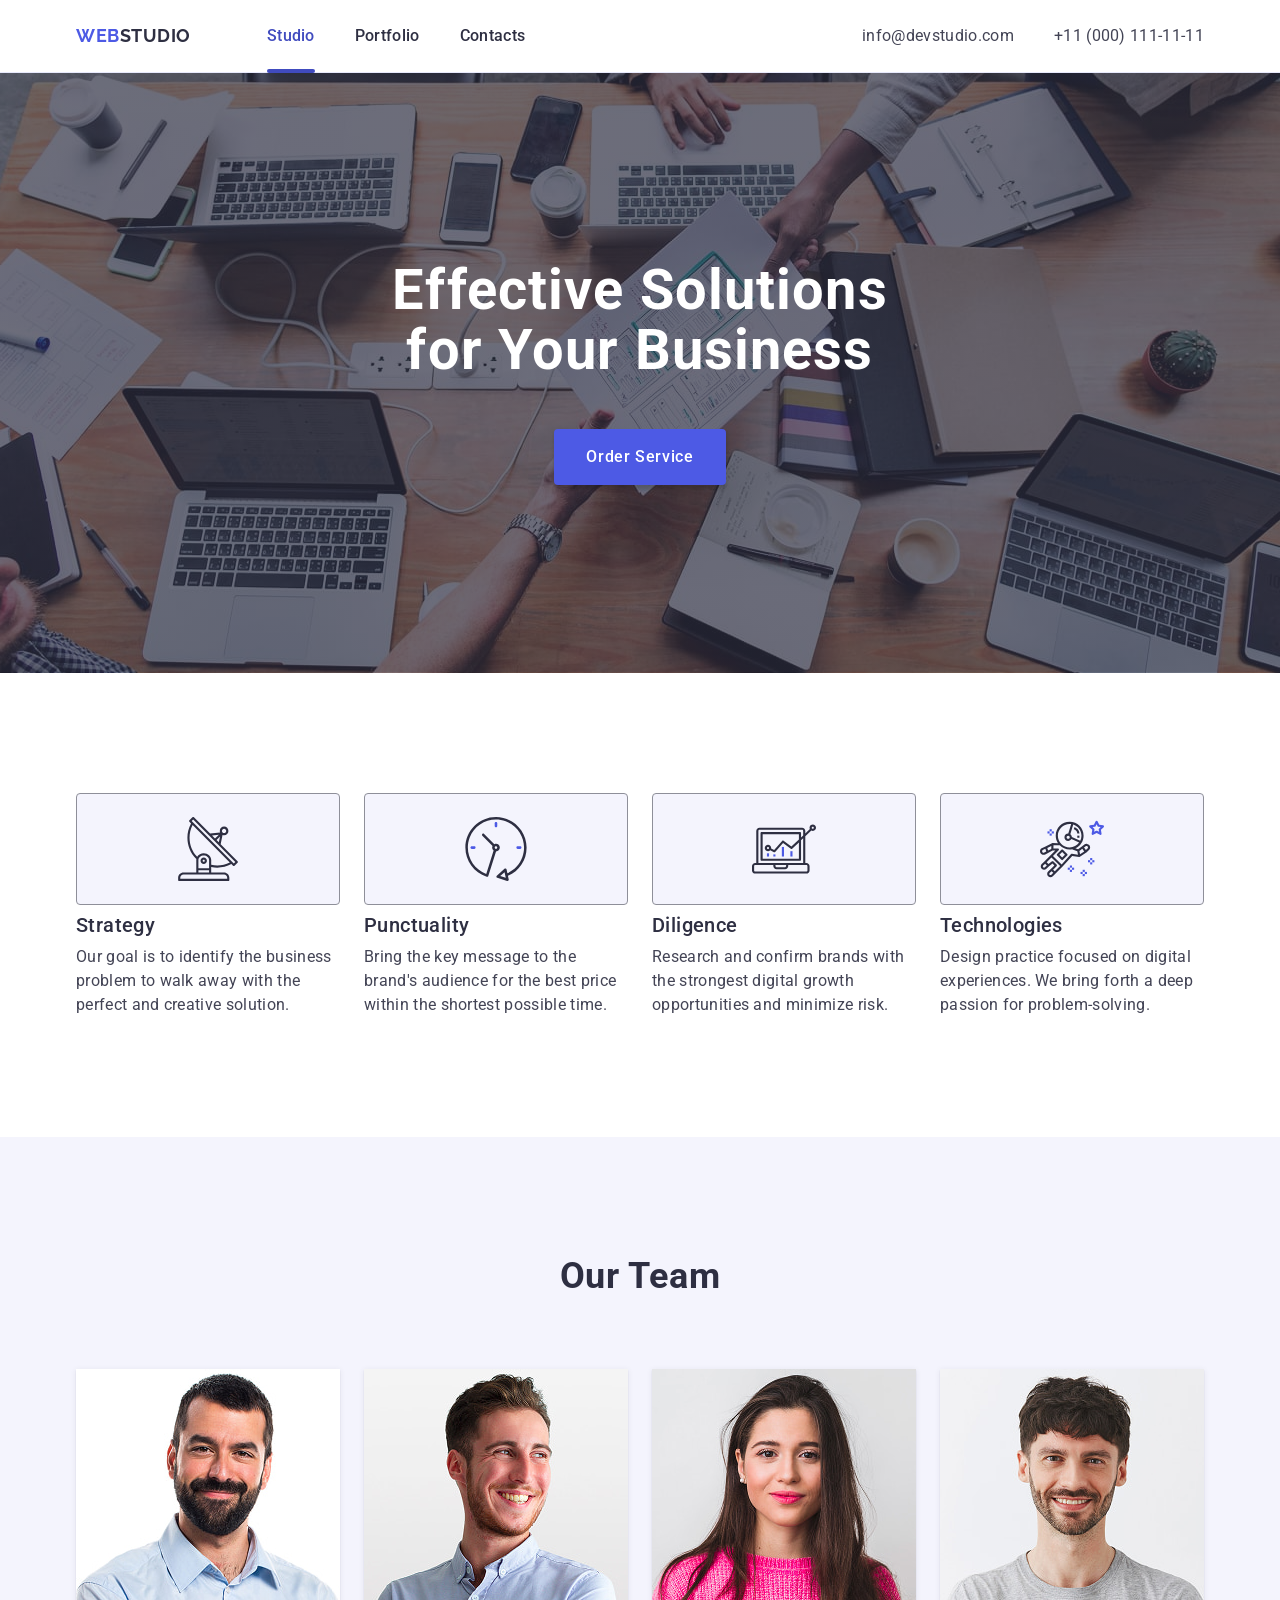
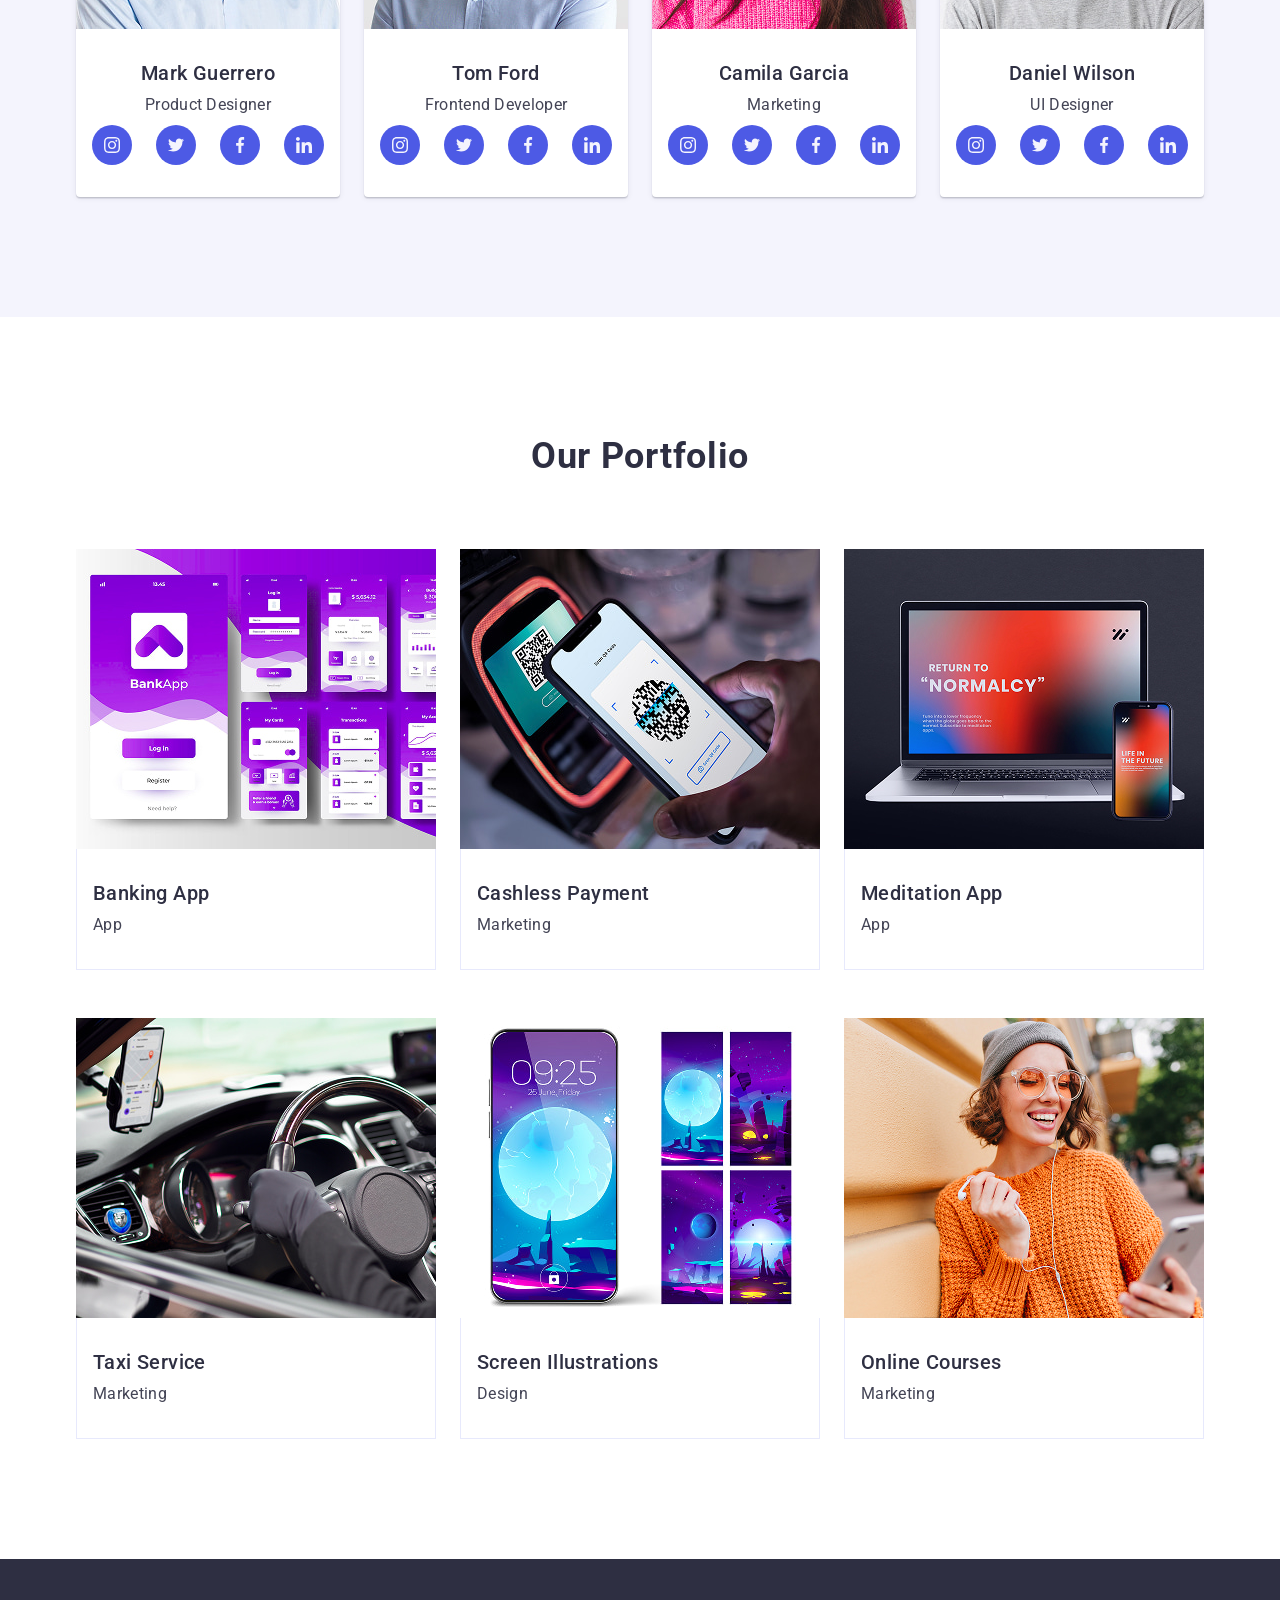
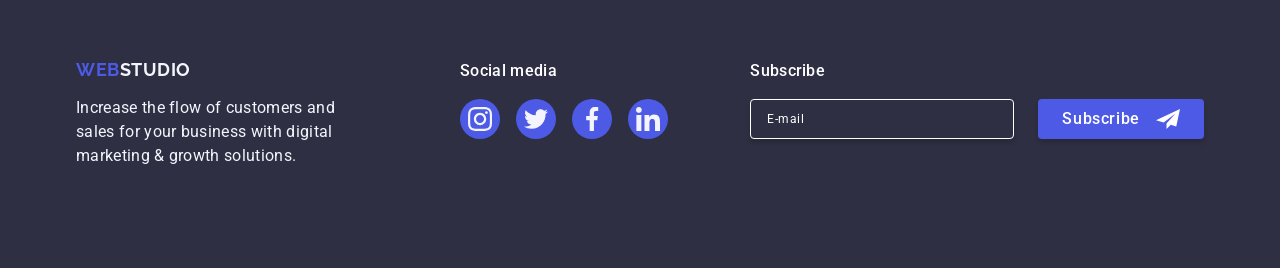
==== commit 9cdafaa1: "AddDataModelOpenCloseJS" ====
--- a/index.html
+++ b/index.html
@@ -100,6 +100,7 @@
           <button
             class="btn"
             type="button"
+            data-modal-open
           >
             Order Service
           </button>
@@ -847,5 +848,6 @@
         </form>
       </div>
     </div>
+    <script src="./js/modal.js"></script>
   </body>
 </html>
--- a/css/styles.css
+++ b/css/styles.css
@@ -537,12 +537,26 @@
   color: #fff;
 }
 
+.footer-subscribe-input:focus {
+  border-color: #31d0aa; 
+  outline: none;         /* Прибираємо стандартне обведення */
+}
+
 .footer-subscribe-btn {
   display: flex;
   justify-content: center;
   align-items: center;
   min-width: 165px;
   height: 40px;
+  padding: 8px 24px;
+
+  transition: background-color 250ms cubic-bezier(0.4, 0, 0.2, 1);
+}
+
+.footer-subscribe-btn:hover,
+.footer-subscribe-btn:focus {
+  background-color: #31d0aa;
+  
 }
 
 .footer-subscribe-icon {
@@ -550,8 +564,6 @@
   fill: #ffffff;
 }
 /* #endregion */
-
-/* #region Backdrop & Modal */
 
 /* #region Backdrop & Modal */
 
@@ -562,6 +574,13 @@
   width: 100%;
   height: 100%;
   background-color: var(--modal-overlay);
+
+  /* Додаємо ці три рядки для центрування: */
+    display: flex;
+    align-items: center;
+    justify-content: center;
+
+
   opacity: 0;
   visibility: hidden;
   pointer-events: none;
@@ -576,10 +595,8 @@
 }
 
 .modal {
-  position: absolute;
-  top: 50%;
-  left: 50%;
-  transform: translate(-50%, -50%);
+  position: relative;/* Додаємо контекст для кнопки-хрестика */
+
   width: 408px;
   min-height: 584px;
   background-color: #fcfcfc;
@@ -588,7 +605,6 @@
   box-shadow: 0px 1px 1px rgba(0, 0, 0, 0.14), 
               0px 1px 3px rgba(0, 0, 0, 0.12), 
               0px 2px 1px rgba(0, 0, 0, 0.2);
-  transition: transform 250ms cubic-bezier(0.4, 0, 0.2, 1);
 }
 
 .modal-close-btn {
@@ -714,7 +730,7 @@
 
 .modal-check-label {
   font-size: 12px;
-  line-height: 1.17;
+  line-height: 1.33;
   letter-spacing: 0.04em;
   color: var(--subtle-text);
 }
